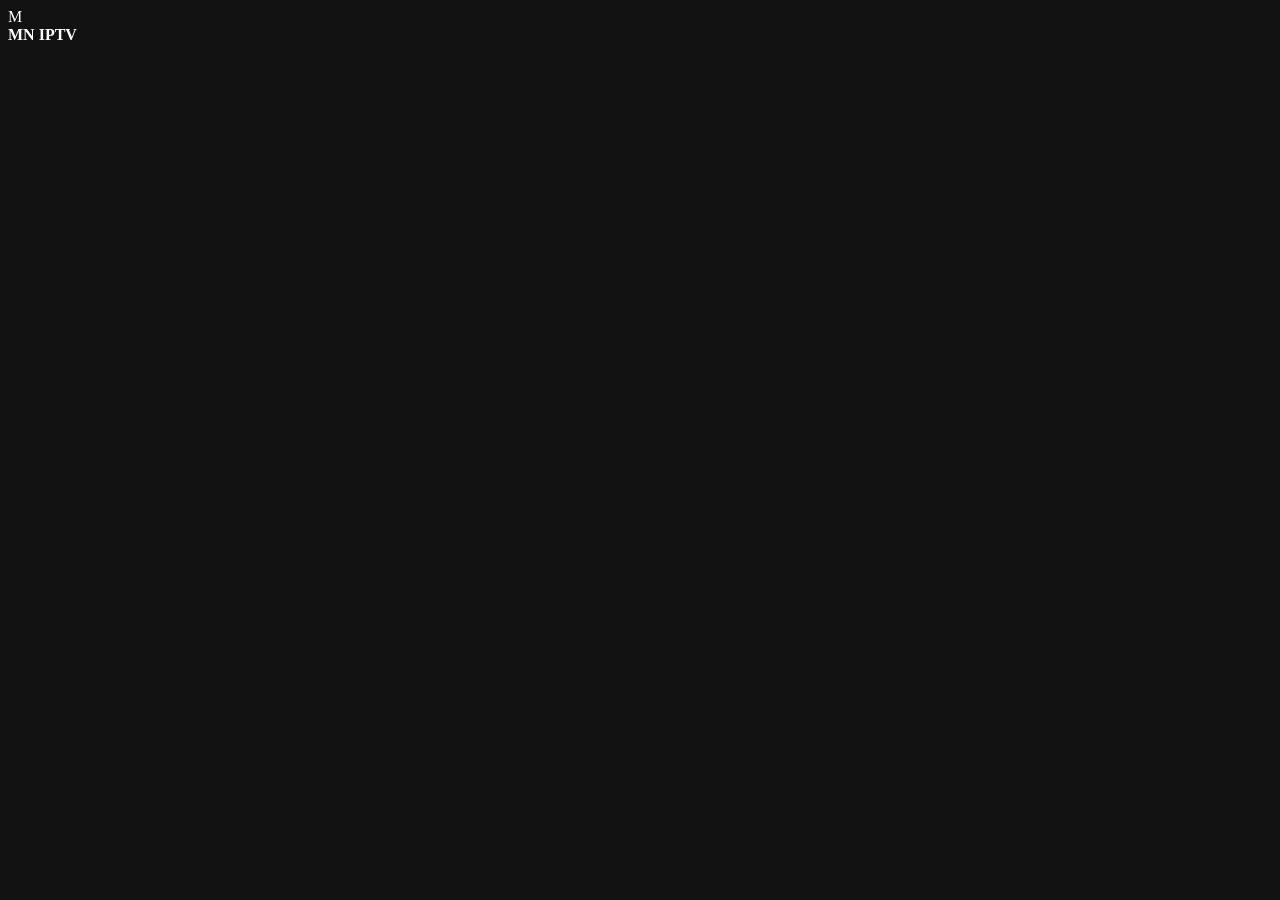
==== index.html @ 9217cf13 "Add files via upload" ====
<!doctype html>
<html lang="tr">
<head>
  <meta charset="utf-8">
  <meta name="viewport" content="width=device-width, initial-scale=1, viewport-fit=cover">
  <meta name="theme-color" content="#05070b">
  <meta name="color-scheme" content="dark">
  <meta name="apple-mobile-web-app-capable" content="yes">
  <meta name="apple-mobile-web-app-status-bar-style" content="black-translucent">
  <meta name="apple-mobile-web-app-title" content="MN IPTV">
  <meta name="description" content="MN IPTV — kişisel IPTV kaynakların için modern web oynatıcı.">
  <title>MN IPTV</title>
  <link rel="icon" href="https://cdn.jsdelivr.net/gh/yusufziyasaygi-oss/mniptv-web@27010066ea9afe8628845bf3b2ee50aaaa8dd833/assets/icons/icon-192.png">
  <link rel="apple-touch-icon" href="https://cdn.jsdelivr.net/gh/yusufziyasaygi-oss/mniptv-web@27010066ea9afe8628845bf3b2ee50aaaa8dd833/assets/icons/icon-192.png">
  <link rel="stylesheet" href="https://cdn.jsdelivr.net/gh/yusufziyasaygi-oss/mniptv-web@27010066ea9afe8628845bf3b2ee50aaaa8dd833/assets/styles-drive.css">
</head>
<body>
  <div id="app" class="app-shell" aria-live="polite">
    <div class="boot-screen">
      <div class="brand-mark" aria-hidden="true"><span>M</span><i></i></div>
      <strong>MN IPTV</strong>
      <div class="boot-spinner"></div>
    </div>
  </div>

  <div id="toastRegion" class="toast-region" aria-live="polite" aria-atomic="true"></div>

  <div id="playerLayer" class="player-layer" hidden>
    <div id="playerBackdrop" class="player-backdrop"></div>
    <section id="player" class="player" aria-label="Video oynatıcı">
      <video id="video" controls playsinline preload="metadata"></video>
      <div id="playerShade" class="player-shade"></div>

      <div id="playerControls" class="player-controls visible">
        <div class="player-topbar">
          <button id="playerClose" class="icon-button glass" type="button" aria-label="Oynatıcıyı kapat">✕</button>
          <div class="player-title-wrap">
            <div id="playerEyebrow" class="eyebrow"></div>
            <div id="playerTitle" class="player-title">MN IPTV</div>
          </div>
          <div class="player-top-actions">
            <button id="audioButton" class="icon-button glass" type="button" aria-label="Ses parçası" title="Ses parçası">♫</button>
            <button id="subtitleButton" class="icon-button glass" type="button" aria-label="Altyazı" title="Altyazı">CC</button>
            <button id="pipButton" class="icon-button glass" type="button" aria-label="Resim içinde resim" title="Resim içinde resim">▣</button>
          </div>
        </div>

        <div class="player-center-controls">
          <button id="prevEpisodeButton" class="round-control episode-control" type="button" aria-label="Önceki bölüm" title="Önceki bölüm">⏮</button>
          <button id="rewindButton" class="round-control secondary" type="button" aria-label="10 saniye geri">−10</button>
          <button id="playPauseButton" class="round-control primary" type="button" aria-label="Oynat veya duraklat">▶</button>
          <button id="forwardButton" class="round-control secondary" type="button" aria-label="10 saniye ileri">+10</button>
          <button id="nextEpisodeButton" class="round-control episode-control" type="button" aria-label="Sonraki bölüm" title="Sonraki bölüm">⏭</button>
        </div>

        <div class="player-bottombar">
          <div class="timeline-row">
            <span id="currentTime" class="time-label">00:00</span>
            <input id="seekBar" class="seek-bar" type="range" min="0" max="1000" value="0" step="1" aria-label="İlerleme">
            <span id="durationTime" class="time-label">00:00</span>
          </div>
          <div class="player-bottom-actions">
            <div id="liveBadge" class="live-badge" hidden><i></i> CANLI</div>
            <div class="volume-wrap">
              <button id="muteButton" class="icon-button bare" type="button" aria-label="Sesi aç veya kapat">🔊</button>
              <input id="volumeBar" class="volume-bar" type="range" min="0" max="1" value="1" step="0.05" aria-label="Ses düzeyi">
            </div>
            <div class="spacer"></div>
            <button id="fullscreenButton" class="fullscreen-button" type="button" aria-label="Tam ekrana geç" title="Tam ekran">
              <span id="fullscreenGlyph" class="fullscreen-glyph" aria-hidden="true">⛶</span>
              <span id="fullscreenLabel" class="fullscreen-label">Tam ekran</span>
            </button>
          </div>
        </div>
      </div>

      <div id="playerLoading" class="player-loading" hidden>
        <div class="boot-spinner"></div><span>Yayın yükleniyor…</span>
      </div>
      <div id="playerError" class="player-error" hidden>
        <strong>Yayın açılamadı</strong>
        <p id="playerErrorText">Bu içerik tarayıcı tarafından oynatılamadı.</p>
        <button id="retryPlayerButton" class="primary-button" type="button">Yeniden dene</button>
      </div>
      <div id="trackMenu" class="track-menu" hidden></div>
      <div id="nextUp" class="next-up" hidden>
        <span>Sıradaki</span><strong id="nextUpTitle"></strong>
        <button id="nextUpButton" class="primary-button compact" type="button">Sonraki Bölüm</button>
      </div>
    </section>
  </div>

  <div id="modalLayer" class="modal-layer" hidden>
    <div id="modalBackdrop" class="modal-backdrop"></div>
    <section id="modal" class="modal-card" role="dialog" aria-modal="true" aria-labelledby="modalTitle"></section>
  </div>

  <div id="contextLayer" class="context-layer" hidden>
    <div id="contextBackdrop" class="context-backdrop"></div>
    <div id="contextMenu" class="context-menu" role="menu"></div>
  </div>

  <script src="https://cdn.jsdelivr.net/npm/hls.js@1.7.3/dist/hls.min.js" defer></script>
  <script src="https://cdn.jsdelivr.net/gh/yusufziyasaygi-oss/mniptv-web@27010066ea9afe8628845bf3b2ee50aaaa8dd833/assets/app-drive.js" defer></script>
  <script src="assets/download-links-drive-current.js?v=20260920-2" defer></script>
</body>
</html>
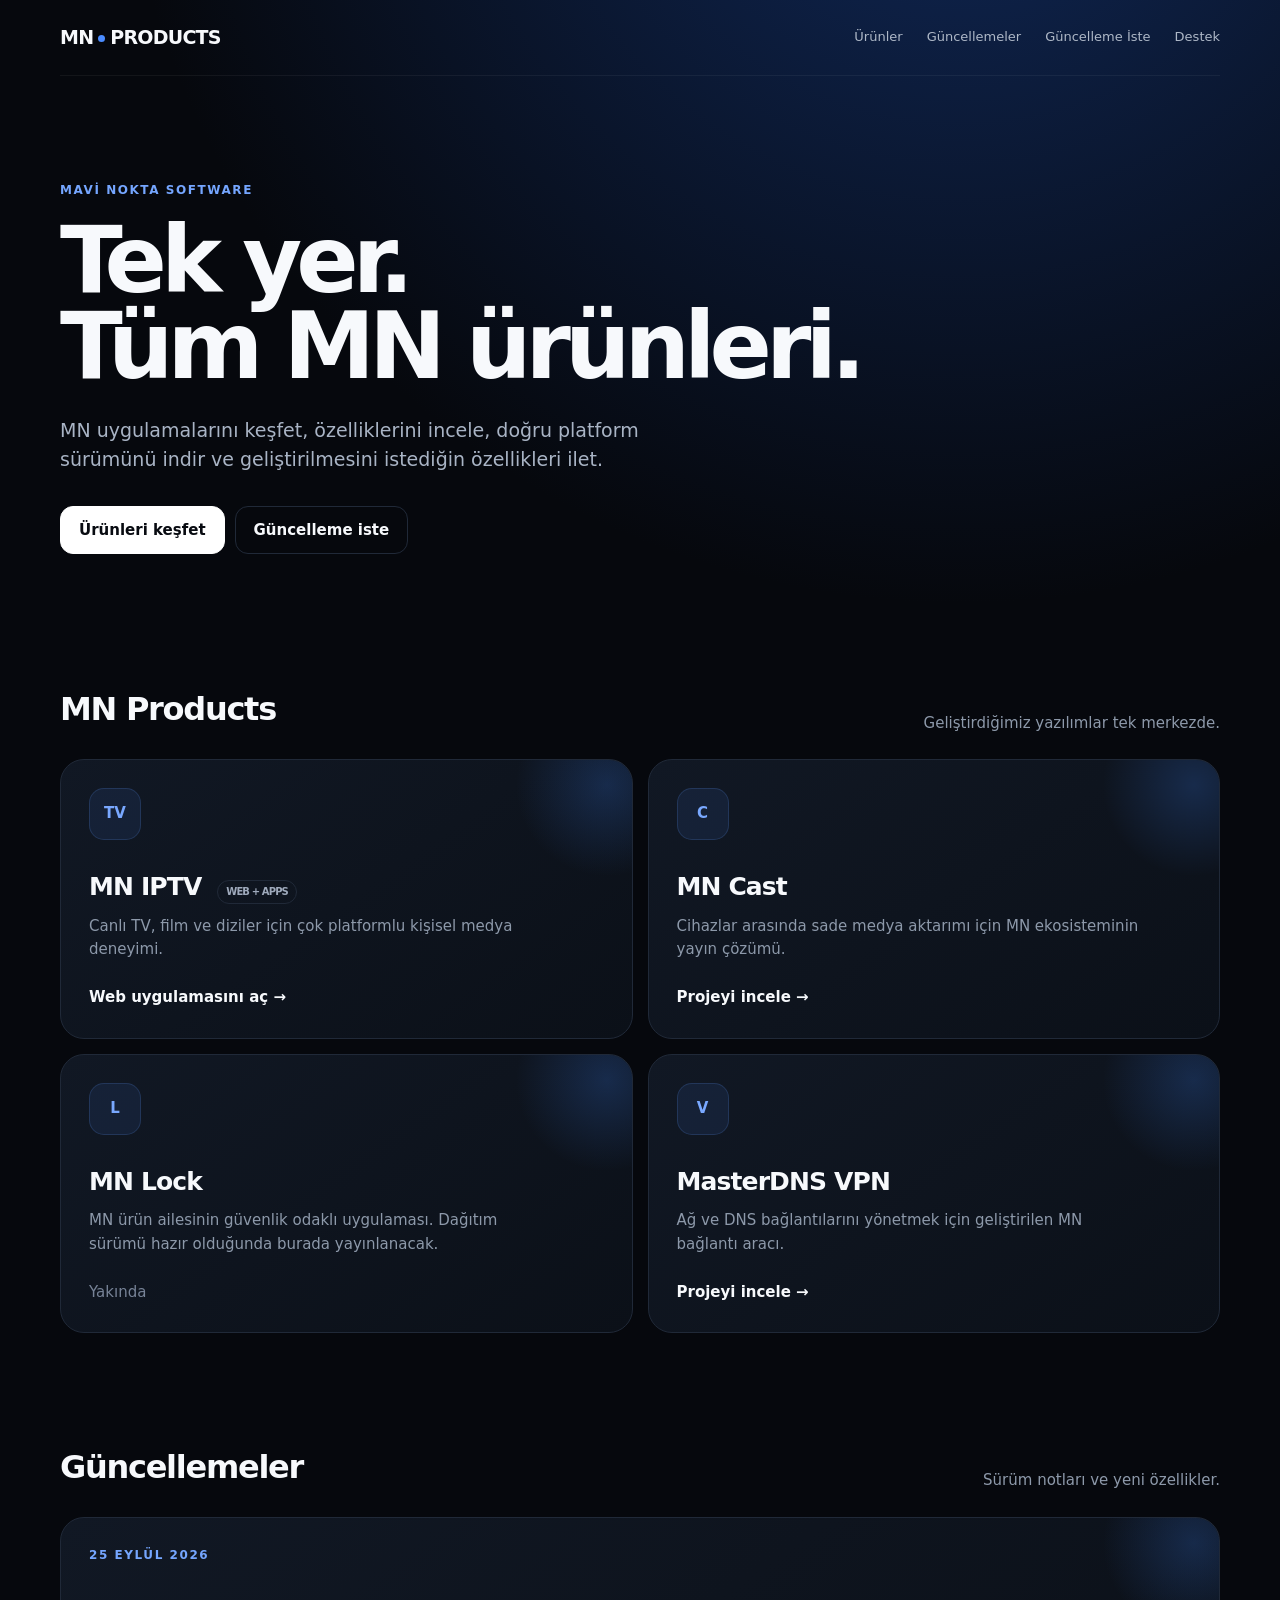
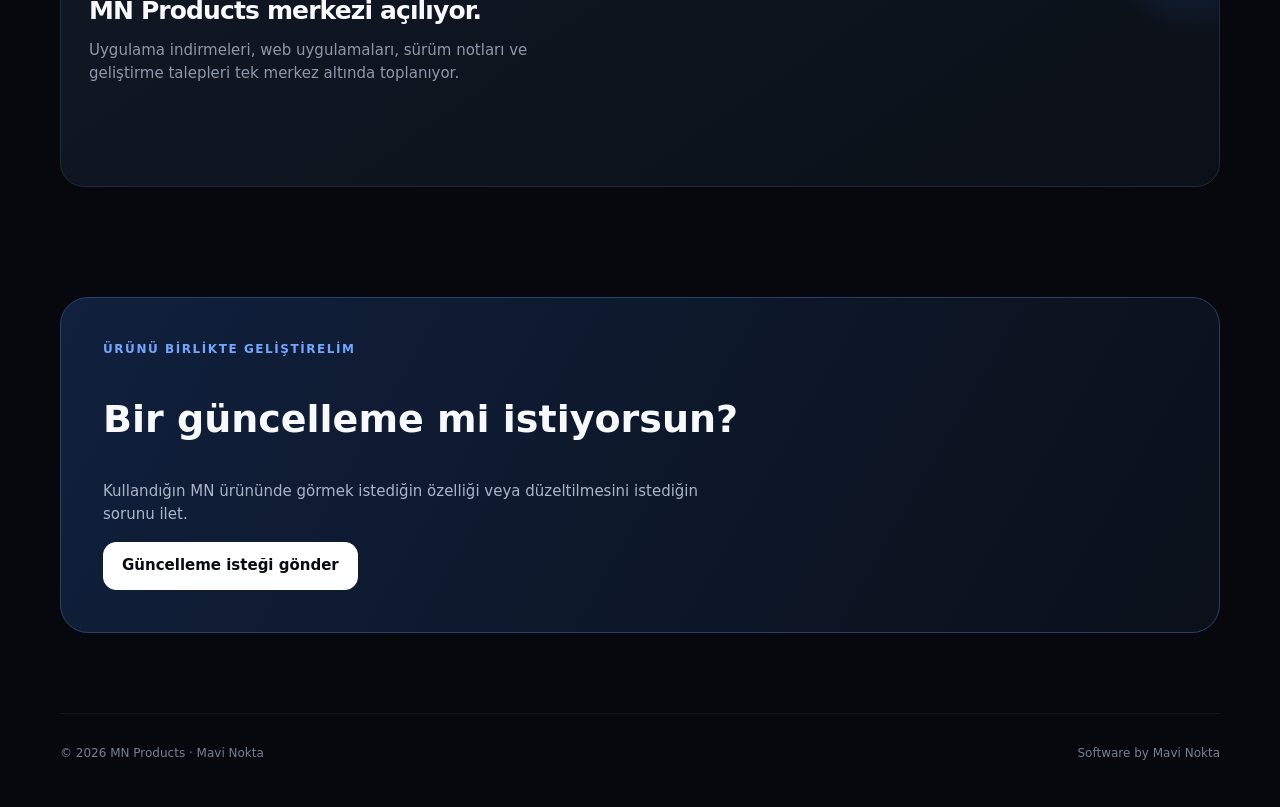
==== commit 740e9eb9: "Make MN Products the mavinokta.pro homepage" ====
--- a/index.html
+++ b/index.html
@@ -1,107 +1 @@
-<!doctype html>
-<html lang="tr">
-<head>
-  <meta charset="utf-8">
-  <meta name="viewport" content="width=device-width, initial-scale=1, viewport-fit=cover">
-  <meta name="theme-color" content="#05070b">
-  <meta name="color-scheme" content="dark">
-  <meta name="apple-mobile-web-app-capable" content="yes">
-  <meta name="apple-mobile-web-app-status-bar-style" content="black-translucent">
-  <meta name="apple-mobile-web-app-title" content="MN IPTV">
-  <meta name="description" content="MN IPTV — kişisel IPTV kaynakların için modern web oynatıcı.">
-  <title>MN IPTV</title>
-  <link rel="icon" href="https://cdn.jsdelivr.net/gh/yusufziyasaygi-oss/mniptv-web@27010066ea9afe8628845bf3b2ee50aaaa8dd833/assets/icons/icon-192.png">
-  <link rel="apple-touch-icon" href="https://cdn.jsdelivr.net/gh/yusufziyasaygi-oss/mniptv-web@27010066ea9afe8628845bf3b2ee50aaaa8dd833/assets/icons/icon-192.png">
-  <link rel="stylesheet" href="https://cdn.jsdelivr.net/gh/yusufziyasaygi-oss/mniptv-web@27010066ea9afe8628845bf3b2ee50aaaa8dd833/assets/styles-drive.css">
-</head>
-<body>
-  <div id="app" class="app-shell" aria-live="polite">
-    <div class="boot-screen">
-      <div class="brand-mark" aria-hidden="true"><span>M</span><i></i></div>
-      <strong>MN IPTV</strong>
-      <div class="boot-spinner"></div>
-    </div>
-  </div>
-
-  <div id="toastRegion" class="toast-region" aria-live="polite" aria-atomic="true"></div>
-
-  <div id="playerLayer" class="player-layer" hidden>
-    <div id="playerBackdrop" class="player-backdrop"></div>
-    <section id="player" class="player" aria-label="Video oynatıcı">
-      <video id="video" controls playsinline preload="metadata"></video>
-      <div id="playerShade" class="player-shade"></div>
-
-      <div id="playerControls" class="player-controls visible">
-        <div class="player-topbar">
-          <button id="playerClose" class="icon-button glass" type="button" aria-label="Oynatıcıyı kapat">✕</button>
-          <div class="player-title-wrap">
-            <div id="playerEyebrow" class="eyebrow"></div>
-            <div id="playerTitle" class="player-title">MN IPTV</div>
-          </div>
-          <div class="player-top-actions">
-            <button id="audioButton" class="icon-button glass" type="button" aria-label="Ses parçası" title="Ses parçası">♫</button>
-            <button id="subtitleButton" class="icon-button glass" type="button" aria-label="Altyazı" title="Altyazı">CC</button>
-            <button id="pipButton" class="icon-button glass" type="button" aria-label="Resim içinde resim" title="Resim içinde resim">▣</button>
-          </div>
-        </div>
-
-        <div class="player-center-controls">
-          <button id="prevEpisodeButton" class="round-control episode-control" type="button" aria-label="Önceki bölüm" title="Önceki bölüm">⏮</button>
-          <button id="rewindButton" class="round-control secondary" type="button" aria-label="10 saniye geri">−10</button>
-          <button id="playPauseButton" class="round-control primary" type="button" aria-label="Oynat veya duraklat">▶</button>
-          <button id="forwardButton" class="round-control secondary" type="button" aria-label="10 saniye ileri">+10</button>
-          <button id="nextEpisodeButton" class="round-control episode-control" type="button" aria-label="Sonraki bölüm" title="Sonraki bölüm">⏭</button>
-        </div>
-
-        <div class="player-bottombar">
-          <div class="timeline-row">
-            <span id="currentTime" class="time-label">00:00</span>
-            <input id="seekBar" class="seek-bar" type="range" min="0" max="1000" value="0" step="1" aria-label="İlerleme">
-            <span id="durationTime" class="time-label">00:00</span>
-          </div>
-          <div class="player-bottom-actions">
-            <div id="liveBadge" class="live-badge" hidden><i></i> CANLI</div>
-            <div class="volume-wrap">
-              <button id="muteButton" class="icon-button bare" type="button" aria-label="Sesi aç veya kapat">🔊</button>
-              <input id="volumeBar" class="volume-bar" type="range" min="0" max="1" value="1" step="0.05" aria-label="Ses düzeyi">
-            </div>
-            <div class="spacer"></div>
-            <button id="fullscreenButton" class="fullscreen-button" type="button" aria-label="Tam ekrana geç" title="Tam ekran">
-              <span id="fullscreenGlyph" class="fullscreen-glyph" aria-hidden="true">⛶</span>
-              <span id="fullscreenLabel" class="fullscreen-label">Tam ekran</span>
-            </button>
-          </div>
-        </div>
-      </div>
-
-      <div id="playerLoading" class="player-loading" hidden>
-        <div class="boot-spinner"></div><span>Yayın yükleniyor…</span>
-      </div>
-      <div id="playerError" class="player-error" hidden>
-        <strong>Yayın açılamadı</strong>
-        <p id="playerErrorText">Bu içerik tarayıcı tarafından oynatılamadı.</p>
-        <button id="retryPlayerButton" class="primary-button" type="button">Yeniden dene</button>
-      </div>
-      <div id="trackMenu" class="track-menu" hidden></div>
-      <div id="nextUp" class="next-up" hidden>
-        <span>Sıradaki</span><strong id="nextUpTitle"></strong>
-        <button id="nextUpButton" class="primary-button compact" type="button">Sonraki Bölüm</button>
-      </div>
-    </section>
-  </div>
-
-  <div id="modalLayer" class="modal-layer" hidden>
-    <div id="modalBackdrop" class="modal-backdrop"></div>
-    <section id="modal" class="modal-card" role="dialog" aria-modal="true" aria-labelledby="modalTitle"></section>
-  </div>
-
-  <div id="contextLayer" class="context-layer" hidden>
-    <div id="contextBackdrop" class="context-backdrop"></div>
-    <div id="contextMenu" class="context-menu" role="menu"></div>
-  </div>
-
-  <script src="https://cdn.jsdelivr.net/npm/hls.js@1.7.3/dist/hls.min.js" defer></script>
-  <script src="https://cdn.jsdelivr.net/gh/yusufziyasaygi-oss/mniptv-web@27010066ea9afe8628845bf3b2ee50aaaa8dd833/assets/app-drive.js" defer></script>
-  <script src="assets/download-links-drive-current.js?v=20260920-2" defer></script>
-</body>
-</html>
+<!doctype html><html lang="tr"><head><meta charset="utf-8"><meta name="viewport" content="width=device-width,initial-scale=1"><meta name="theme-color" content="#06080d"><title>MN Products</title><meta name="description" content="MN Products — uygulamalar, indirmeler, güncellemeler ve destek."><style>:root{--bg:#06080d;--line:#202938;--muted:#8d99aa;--blue:#4b8cff;--white:#f7f9fc}*{box-sizing:border-box}html{scroll-behavior:smooth}body{margin:0;background:radial-gradient(circle at 75% -10%,#10295a 0,transparent 30%),var(--bg);color:var(--white);font:15px/1.55 Inter,system-ui,-apple-system,sans-serif}a{color:inherit}.wrap{width:min(1160px,calc(100% - 40px));margin:auto}nav{height:76px;display:flex;align-items:center;justify-content:space-between;border-bottom:1px solid #ffffff0d}.brand{font-size:19px;font-weight:800;letter-spacing:-.04em;text-decoration:none}.brand i{display:inline-block;width:7px;height:7px;border-radius:50%;background:var(--blue);margin:0 5px 2px}.links{display:flex;gap:24px;color:#aeb8c7;font-size:13px}.links a{text-decoration:none}.hero{padding:105px 0 76px;max-width:830px}.eyebrow{color:#75a6ff;font-weight:700;font-size:12px;letter-spacing:.13em;text-transform:uppercase}.hero h1{font-size:clamp(50px,8vw,92px);line-height:.94;letter-spacing:-.065em;margin:18px 0 25px}.hero p{font-size:19px;color:#a9b4c5;max-width:670px}.cta{display:flex;gap:10px;margin-top:32px}.btn{display:inline-flex;align-items:center;justify-content:center;min-height:48px;padding:0 18px;border-radius:13px;border:1px solid var(--line);text-decoration:none;font-weight:700}.btn.primary{background:#fff;color:#080b11;border-color:#fff}.section{padding:55px 0}.section-head{display:flex;justify-content:space-between;align-items:end;margin-bottom:24px}.section h2{font-size:32px;letter-spacing:-.04em;margin:0}.section-head p{margin:0;color:var(--muted)}.grid{display:grid;grid-template-columns:repeat(2,1fr);gap:15px}.product{position:relative;min-height:270px;padding:28px;border:1px solid var(--line);border-radius:24px;background:linear-gradient(145deg,#111824,#0b1018);overflow:hidden}.product:after{content:"";position:absolute;width:190px;height:190px;right:-70px;top:-70px;background:radial-gradient(circle,#397be93a,transparent 68%)}.icon{width:52px;height:52px;border-radius:15px;background:#4b8cff18;border:1px solid #5b91ef30;display:grid;place-items:center;font-weight:900;color:#79a8ff}.product h3{font-size:25px;letter-spacing:-.035em;margin:28px 0 8px}.product p{color:var(--muted);max-width:470px;margin:0 0 25px}.product a{font-weight:750;text-decoration:none}.tag{display:inline-flex;margin-left:8px;padding:3px 8px;border:1px solid var(--line);border-radius:99px;font-size:10px;color:#9faabc}.request{margin:55px 0 80px;padding:42px;border-radius:28px;border:1px solid #29416a;background:linear-gradient(120deg,#10203d,#0b1019)}.request h2{font-size:38px}.request p{color:#aab6c8;max-width:650px}footer{border-top:1px solid #ffffff0d;padding:30px 0 45px;color:#748093;font-size:12px}.foot{display:flex;justify-content:space-between}@media(max-width:700px){.wrap{width:min(100% - 26px,1160px)}.links{display:none}.hero{padding:70px 0 48px}.hero p{font-size:16px}.grid{grid-template-columns:1fr}.section-head{display:block}.section-head p{margin-top:6px}.product{min-height:240px}.request{padding:28px}.request h2{font-size:30px}.foot{display:block}}</style></head><body><div class="wrap"><nav><a class="brand" href="/">MN<i></i>PRODUCTS</a><div class="links"><a href="#products">Ürünler</a><a href="#updates">Güncellemeler</a><a href="#request">Güncelleme İste</a><a href="#support">Destek</a></div></nav><header class="hero"><div class="eyebrow">Mavi Nokta Software</div><h1>Tek yer.<br>Tüm MN ürünleri.</h1><p>MN uygulamalarını keşfet, özelliklerini incele, doğru platform sürümünü indir ve geliştirilmesini istediğin özellikleri ilet.</p><div class="cta"><a class="btn primary" href="#products">Ürünleri keşfet</a><a class="btn" href="#request">Güncelleme iste</a></div></header><section class="section" id="products"><div class="section-head"><h2>MN Products</h2><p>Geliştirdiğimiz yazılımlar tek merkezde.</p></div><div class="grid"><article class="product"><div class="icon">TV</div><h3>MN IPTV <span class="tag">WEB + APPS</span></h3><p>Canlı TV, film ve diziler için çok platformlu kişisel medya deneyimi.</p><a href="/iptv/">Web uygulamasını aç →</a></article><article class="product"><div class="icon">C</div><h3>MN Cast</h3><p>Cihazlar arasında sade medya aktarımı için MN ekosisteminin yayın çözümü.</p><a href="https://github.com/yusufziyasaygi-oss/MN-Cast">Projeyi incele →</a></article><article class="product"><div class="icon">L</div><h3>MN Lock</h3><p>MN ürün ailesinin güvenlik odaklı uygulaması. Dağıtım sürümü hazır olduğunda burada yayınlanacak.</p><span style="color:#778397">Yakında</span></article><article class="product"><div class="icon">V</div><h3>MasterDNS VPN</h3><p>Ağ ve DNS bağlantılarını yönetmek için geliştirilen MN bağlantı aracı.</p><a href="https://github.com/yusufziyasaygi-oss/MasterDnsVPN">Projeyi incele →</a></article></div></section><section class="section" id="updates"><div class="section-head"><h2>Güncellemeler</h2><p>Sürüm notları ve yeni özellikler.</p></div><div class="product"><div class="eyebrow">25 Eylül 2026</div><h3>MN Products merkezi açılıyor.</h3><p>Uygulama indirmeleri, web uygulamaları, sürüm notları ve geliştirme talepleri tek merkez altında toplanıyor.</p></div></section><section class="request" id="request"><div class="eyebrow">Ürünü birlikte geliştirelim</div><h2>Bir güncelleme mi istiyorsun?</h2><p>Kullandığın MN ürününde görmek istediğin özelliği veya düzeltilmesini istediğin sorunu ilet.</p><a class="btn primary" href="https://github.com/yusufziyasaygi-oss/mniptv-web/issues/new?title=MN%20Products%20G%C3%BCncelleme%20%C4%B0ste%C4%9Fi">Güncelleme isteği gönder</a></section><footer id="support"><div class="foot"><span>© 2026 MN Products · Mavi Nokta</span><span>Software by Mavi Nokta</span></div></footer></div></body></html>
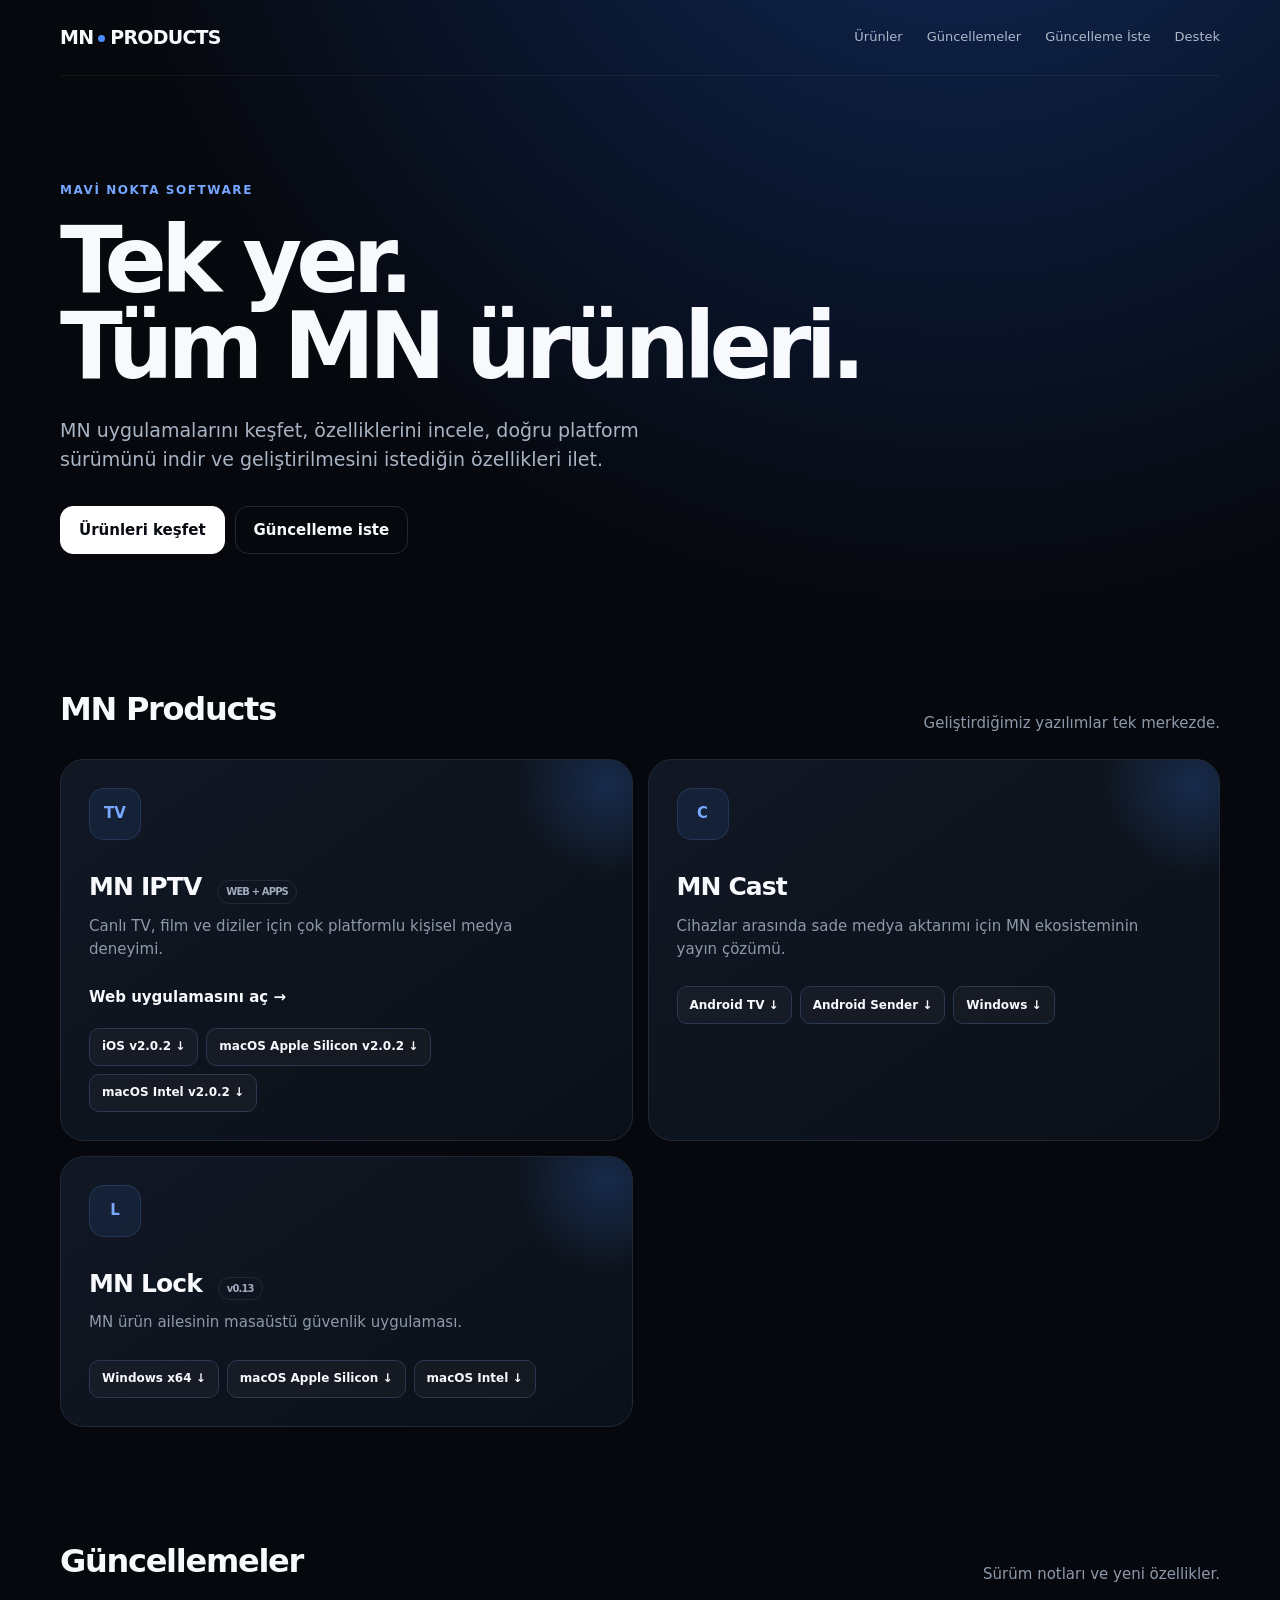
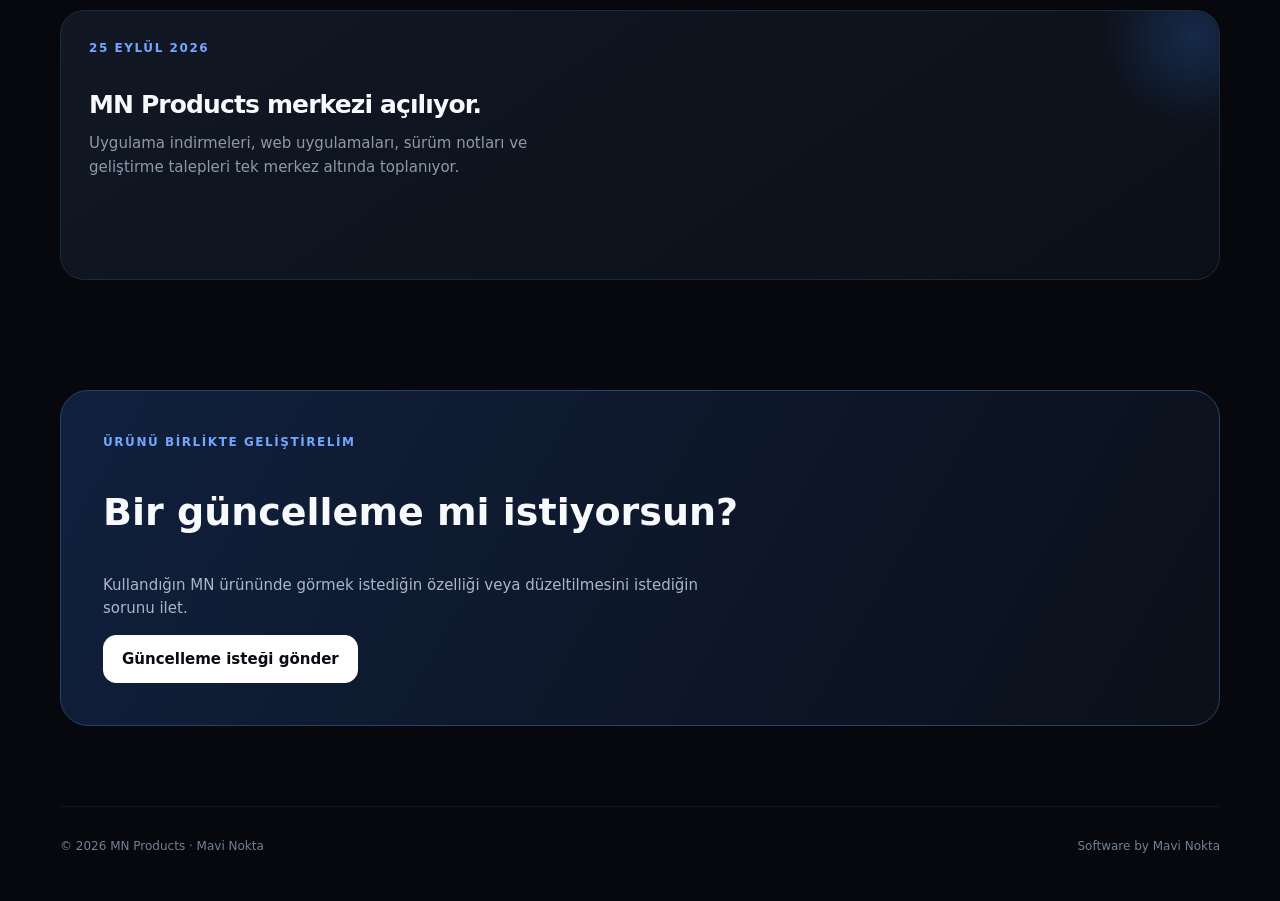
==== commit 2521038d: "Publish verified app downloads and remove MasterDNS" ====
--- a/index.html
+++ b/index.html
@@ -1 +1 @@
-<!doctype html><html lang="tr"><head><meta charset="utf-8"><meta name="viewport" content="width=device-width,initial-scale=1"><meta name="theme-color" content="#06080d"><title>MN Products</title><meta name="description" content="MN Products — uygulamalar, indirmeler, güncellemeler ve destek."><style>:root{--bg:#06080d;--line:#202938;--muted:#8d99aa;--blue:#4b8cff;--white:#f7f9fc}*{box-sizing:border-box}html{scroll-behavior:smooth}body{margin:0;background:radial-gradient(circle at 75% -10%,#10295a 0,transparent 30%),var(--bg);color:var(--white);font:15px/1.55 Inter,system-ui,-apple-system,sans-serif}a{color:inherit}.wrap{width:min(1160px,calc(100% - 40px));margin:auto}nav{height:76px;display:flex;align-items:center;justify-content:space-between;border-bottom:1px solid #ffffff0d}.brand{font-size:19px;font-weight:800;letter-spacing:-.04em;text-decoration:none}.brand i{display:inline-block;width:7px;height:7px;border-radius:50%;background:var(--blue);margin:0 5px 2px}.links{display:flex;gap:24px;color:#aeb8c7;font-size:13px}.links a{text-decoration:none}.hero{padding:105px 0 76px;max-width:830px}.eyebrow{color:#75a6ff;font-weight:700;font-size:12px;letter-spacing:.13em;text-transform:uppercase}.hero h1{font-size:clamp(50px,8vw,92px);line-height:.94;letter-spacing:-.065em;margin:18px 0 25px}.hero p{font-size:19px;color:#a9b4c5;max-width:670px}.cta{display:flex;gap:10px;margin-top:32px}.btn{display:inline-flex;align-items:center;justify-content:center;min-height:48px;padding:0 18px;border-radius:13px;border:1px solid var(--line);text-decoration:none;font-weight:700}.btn.primary{background:#fff;color:#080b11;border-color:#fff}.section{padding:55px 0}.section-head{display:flex;justify-content:space-between;align-items:end;margin-bottom:24px}.section h2{font-size:32px;letter-spacing:-.04em;margin:0}.section-head p{margin:0;color:var(--muted)}.grid{display:grid;grid-template-columns:repeat(2,1fr);gap:15px}.product{position:relative;min-height:270px;padding:28px;border:1px solid var(--line);border-radius:24px;background:linear-gradient(145deg,#111824,#0b1018);overflow:hidden}.product:after{content:"";position:absolute;width:190px;height:190px;right:-70px;top:-70px;background:radial-gradient(circle,#397be93a,transparent 68%)}.icon{width:52px;height:52px;border-radius:15px;background:#4b8cff18;border:1px solid #5b91ef30;display:grid;place-items:center;font-weight:900;color:#79a8ff}.product h3{font-size:25px;letter-spacing:-.035em;margin:28px 0 8px}.product p{color:var(--muted);max-width:470px;margin:0 0 25px}.product a{font-weight:750;text-decoration:none}.tag{display:inline-flex;margin-left:8px;padding:3px 8px;border:1px solid var(--line);border-radius:99px;font-size:10px;color:#9faabc}.request{margin:55px 0 80px;padding:42px;border-radius:28px;border:1px solid #29416a;background:linear-gradient(120deg,#10203d,#0b1019)}.request h2{font-size:38px}.request p{color:#aab6c8;max-width:650px}footer{border-top:1px solid #ffffff0d;padding:30px 0 45px;color:#748093;font-size:12px}.foot{display:flex;justify-content:space-between}@media(max-width:700px){.wrap{width:min(100% - 26px,1160px)}.links{display:none}.hero{padding:70px 0 48px}.hero p{font-size:16px}.grid{grid-template-columns:1fr}.section-head{display:block}.section-head p{margin-top:6px}.product{min-height:240px}.request{padding:28px}.request h2{font-size:30px}.foot{display:block}}</style></head><body><div class="wrap"><nav><a class="brand" href="/">MN<i></i>PRODUCTS</a><div class="links"><a href="#products">Ürünler</a><a href="#updates">Güncellemeler</a><a href="#request">Güncelleme İste</a><a href="#support">Destek</a></div></nav><header class="hero"><div class="eyebrow">Mavi Nokta Software</div><h1>Tek yer.<br>Tüm MN ürünleri.</h1><p>MN uygulamalarını keşfet, özelliklerini incele, doğru platform sürümünü indir ve geliştirilmesini istediğin özellikleri ilet.</p><div class="cta"><a class="btn primary" href="#products">Ürünleri keşfet</a><a class="btn" href="#request">Güncelleme iste</a></div></header><section class="section" id="products"><div class="section-head"><h2>MN Products</h2><p>Geliştirdiğimiz yazılımlar tek merkezde.</p></div><div class="grid"><article class="product"><div class="icon">TV</div><h3>MN IPTV <span class="tag">WEB + APPS</span></h3><p>Canlı TV, film ve diziler için çok platformlu kişisel medya deneyimi.</p><a href="/iptv/">Web uygulamasını aç →</a></article><article class="product"><div class="icon">C</div><h3>MN Cast</h3><p>Cihazlar arasında sade medya aktarımı için MN ekosisteminin yayın çözümü.</p><a href="https://github.com/yusufziyasaygi-oss/MN-Cast">Projeyi incele →</a></article><article class="product"><div class="icon">L</div><h3>MN Lock</h3><p>MN ürün ailesinin güvenlik odaklı uygulaması. Dağıtım sürümü hazır olduğunda burada yayınlanacak.</p><span style="color:#778397">Yakında</span></article><article class="product"><div class="icon">V</div><h3>MasterDNS VPN</h3><p>Ağ ve DNS bağlantılarını yönetmek için geliştirilen MN bağlantı aracı.</p><a href="https://github.com/yusufziyasaygi-oss/MasterDnsVPN">Projeyi incele →</a></article></div></section><section class="section" id="updates"><div class="section-head"><h2>Güncellemeler</h2><p>Sürüm notları ve yeni özellikler.</p></div><div class="product"><div class="eyebrow">25 Eylül 2026</div><h3>MN Products merkezi açılıyor.</h3><p>Uygulama indirmeleri, web uygulamaları, sürüm notları ve geliştirme talepleri tek merkez altında toplanıyor.</p></div></section><section class="request" id="request"><div class="eyebrow">Ürünü birlikte geliştirelim</div><h2>Bir güncelleme mi istiyorsun?</h2><p>Kullandığın MN ürününde görmek istediğin özelliği veya düzeltilmesini istediğin sorunu ilet.</p><a class="btn primary" href="https://github.com/yusufziyasaygi-oss/mniptv-web/issues/new?title=MN%20Products%20G%C3%BCncelleme%20%C4%B0ste%C4%9Fi">Güncelleme isteği gönder</a></section><footer id="support"><div class="foot"><span>© 2026 MN Products · Mavi Nokta</span><span>Software by Mavi Nokta</span></div></footer></div></body></html>+<!doctype html><html lang="tr"><head><meta charset="utf-8"><meta name="viewport" content="width=device-width,initial-scale=1"><meta name="theme-color" content="#06080d"><title>MN Products</title><meta name="description" content="MN Products — uygulamalar, indirmeler, güncellemeler ve destek."><style>:root{--bg:#06080d;--line:#202938;--muted:#8d99aa;--blue:#4b8cff;--white:#f7f9fc}*{box-sizing:border-box}html{scroll-behavior:smooth}body{margin:0;background:radial-gradient(circle at 75% -10%,#10295a 0,transparent 30%),var(--bg);color:var(--white);font:15px/1.55 Inter,system-ui,-apple-system,sans-serif}a{color:inherit}.wrap{width:min(1160px,calc(100% - 40px));margin:auto}nav{height:76px;display:flex;align-items:center;justify-content:space-between;border-bottom:1px solid #ffffff0d}.brand{font-size:19px;font-weight:800;letter-spacing:-.04em;text-decoration:none}.brand i{display:inline-block;width:7px;height:7px;border-radius:50%;background:var(--blue);margin:0 5px 2px}.links{display:flex;gap:24px;color:#aeb8c7;font-size:13px}.links a{text-decoration:none}.hero{padding:105px 0 76px;max-width:830px}.eyebrow{color:#75a6ff;font-weight:700;font-size:12px;letter-spacing:.13em;text-transform:uppercase}.hero h1{font-size:clamp(50px,8vw,92px);line-height:.94;letter-spacing:-.065em;margin:18px 0 25px}.hero p{font-size:19px;color:#a9b4c5;max-width:670px}.cta{display:flex;gap:10px;margin-top:32px}.btn{display:inline-flex;align-items:center;justify-content:center;min-height:48px;padding:0 18px;border-radius:13px;border:1px solid var(--line);text-decoration:none;font-weight:700}.btn.primary{background:#fff;color:#080b11;border-color:#fff}.section{padding:55px 0}.section-head{display:flex;justify-content:space-between;align-items:end;margin-bottom:24px}.section h2{font-size:32px;letter-spacing:-.04em;margin:0}.section-head p{margin:0;color:var(--muted)}.grid{display:grid;grid-template-columns:repeat(2,1fr);gap:15px}.product{position:relative;min-height:270px;padding:28px;border:1px solid var(--line);border-radius:24px;background:linear-gradient(145deg,#111824,#0b1018);overflow:hidden}.product:after{content:"";position:absolute;width:190px;height:190px;right:-70px;top:-70px;background:radial-gradient(circle,#397be93a,transparent 68%)}.icon{width:52px;height:52px;border-radius:15px;background:#4b8cff18;border:1px solid #5b91ef30;display:grid;place-items:center;font-weight:900;color:#79a8ff}.product h3{font-size:25px;letter-spacing:-.035em;margin:28px 0 8px}.product p{color:var(--muted);max-width:470px;margin:0 0 25px}.product a{font-weight:750;text-decoration:none}.downloads{display:flex;flex-wrap:wrap;gap:8px;margin-top:18px}.downloads a{display:inline-flex;align-items:center;min-height:38px;padding:0 12px;border:1px solid #2a3850;border-radius:10px;background:#ffffff08;font-size:12px}.downloads a:hover{background:#4b8cff18;border-color:#4b8cff66}.tag{display:inline-flex;margin-left:8px;padding:3px 8px;border:1px solid var(--line);border-radius:99px;font-size:10px;color:#9faabc}.request{margin:55px 0 80px;padding:42px;border-radius:28px;border:1px solid #29416a;background:linear-gradient(120deg,#10203d,#0b1019)}.request h2{font-size:38px}.request p{color:#aab6c8;max-width:650px}footer{border-top:1px solid #ffffff0d;padding:30px 0 45px;color:#748093;font-size:12px}.foot{display:flex;justify-content:space-between}@media(max-width:700px){.wrap{width:min(100% - 26px,1160px)}.links{display:none}.hero{padding:70px 0 48px}.hero p{font-size:16px}.grid{grid-template-columns:1fr}.section-head{display:block}.section-head p{margin-top:6px}.product{min-height:240px}.request{padding:28px}.request h2{font-size:30px}.foot{display:block}}</style></head><body><div class="wrap"><nav><a class="brand" href="/">MN<i></i>PRODUCTS</a><div class="links"><a href="#products">Ürünler</a><a href="#updates">Güncellemeler</a><a href="#request">Güncelleme İste</a><a href="#support">Destek</a></div></nav><header class="hero"><div class="eyebrow">Mavi Nokta Software</div><h1>Tek yer.<br>Tüm MN ürünleri.</h1><p>MN uygulamalarını keşfet, özelliklerini incele, doğru platform sürümünü indir ve geliştirilmesini istediğin özellikleri ilet.</p><div class="cta"><a class="btn primary" href="#products">Ürünleri keşfet</a><a class="btn" href="#request">Güncelleme iste</a></div></header><section class="section" id="products"><div class="section-head"><h2>MN Products</h2><p>Geliştirdiğimiz yazılımlar tek merkezde.</p></div><div class="grid"><article class="product"><div class="icon">TV</div><h3>MN IPTV <span class="tag">WEB + APPS</span></h3><p>Canlı TV, film ve diziler için çok platformlu kişisel medya deneyimi.</p><a href="/iptv/">Web uygulamasını aç →</a><div class="downloads"><a href="https://drive.google.com/uc?export=download&id=1tm7_gk5LPLZwZuenKI5EqWggHaH7teOw">iOS v2.0.2 ↓</a><a href="https://drive.google.com/uc?export=download&id=1MlCR9Ju1HRIBDz193xdgGDbAl0fZGG-f">macOS Apple Silicon v2.0.2 ↓</a><a href="https://drive.google.com/uc?export=download&id=1WVKZcEqfBaOuFuGnmcOpGPx1DNQ_72cp">macOS Intel v2.0.2 ↓</a></div></article><article class="product"><div class="icon">C</div><h3>MN Cast</h3><p>Cihazlar arasında sade medya aktarımı için MN ekosisteminin yayın çözümü.</p><div class="downloads"><a href="https://drive.google.com/uc?export=download&id=1SyS7rpRiHpsGsx7QkFLHgPo9IW5PQADx">Android TV ↓</a><a href="https://drive.google.com/uc?export=download&id=1YTfSsqsJo0dEs9NgAudYqGzwQ9QFQUxR">Android Sender ↓</a><a href="https://drive.google.com/uc?export=download&id=1BV6Wr25Cq8W2CHD063EA7HAp-1SsjjeZ">Windows ↓</a></div></article><article class="product"><div class="icon">L</div><h3>MN Lock <span class="tag">v0.13</span></h3><p>MN ürün ailesinin masaüstü güvenlik uygulaması.</p><div class="downloads"><a href="https://drive.google.com/uc?export=download&id=1YKBLyZvxc4RhQT34hgSEeig3qENzZ55s">Windows x64 ↓</a><a href="https://drive.google.com/uc?export=download&id=1gs6o_TJ827HqwaQGSLQC3BSwvXlPRzWC">macOS Apple Silicon ↓</a><a href="https://drive.google.com/uc?export=download&id=1h4r_BEcyWKR51UI91SnkHP7J1RxQs-Gs">macOS Intel ↓</a></div></article></div></section><section class="section" id="updates"><div class="section-head"><h2>Güncellemeler</h2><p>Sürüm notları ve yeni özellikler.</p></div><div class="product"><div class="eyebrow">25 Eylül 2026</div><h3>MN Products merkezi açılıyor.</h3><p>Uygulama indirmeleri, web uygulamaları, sürüm notları ve geliştirme talepleri tek merkez altında toplanıyor.</p></div></section><section class="request" id="request"><div class="eyebrow">Ürünü birlikte geliştirelim</div><h2>Bir güncelleme mi istiyorsun?</h2><p>Kullandığın MN ürününde görmek istediğin özelliği veya düzeltilmesini istediğin sorunu ilet.</p><a class="btn primary" href="https://github.com/yusufziyasaygi-oss/mniptv-web/issues/new?title=MN%20Products%20G%C3%BCncelleme%20%C4%B0ste%C4%9Fi">Güncelleme isteği gönder</a></section><footer id="support"><div class="foot"><span>© 2026 MN Products · Mavi Nokta</span><span>Software by Mavi Nokta</span></div></footer></div></body></html>
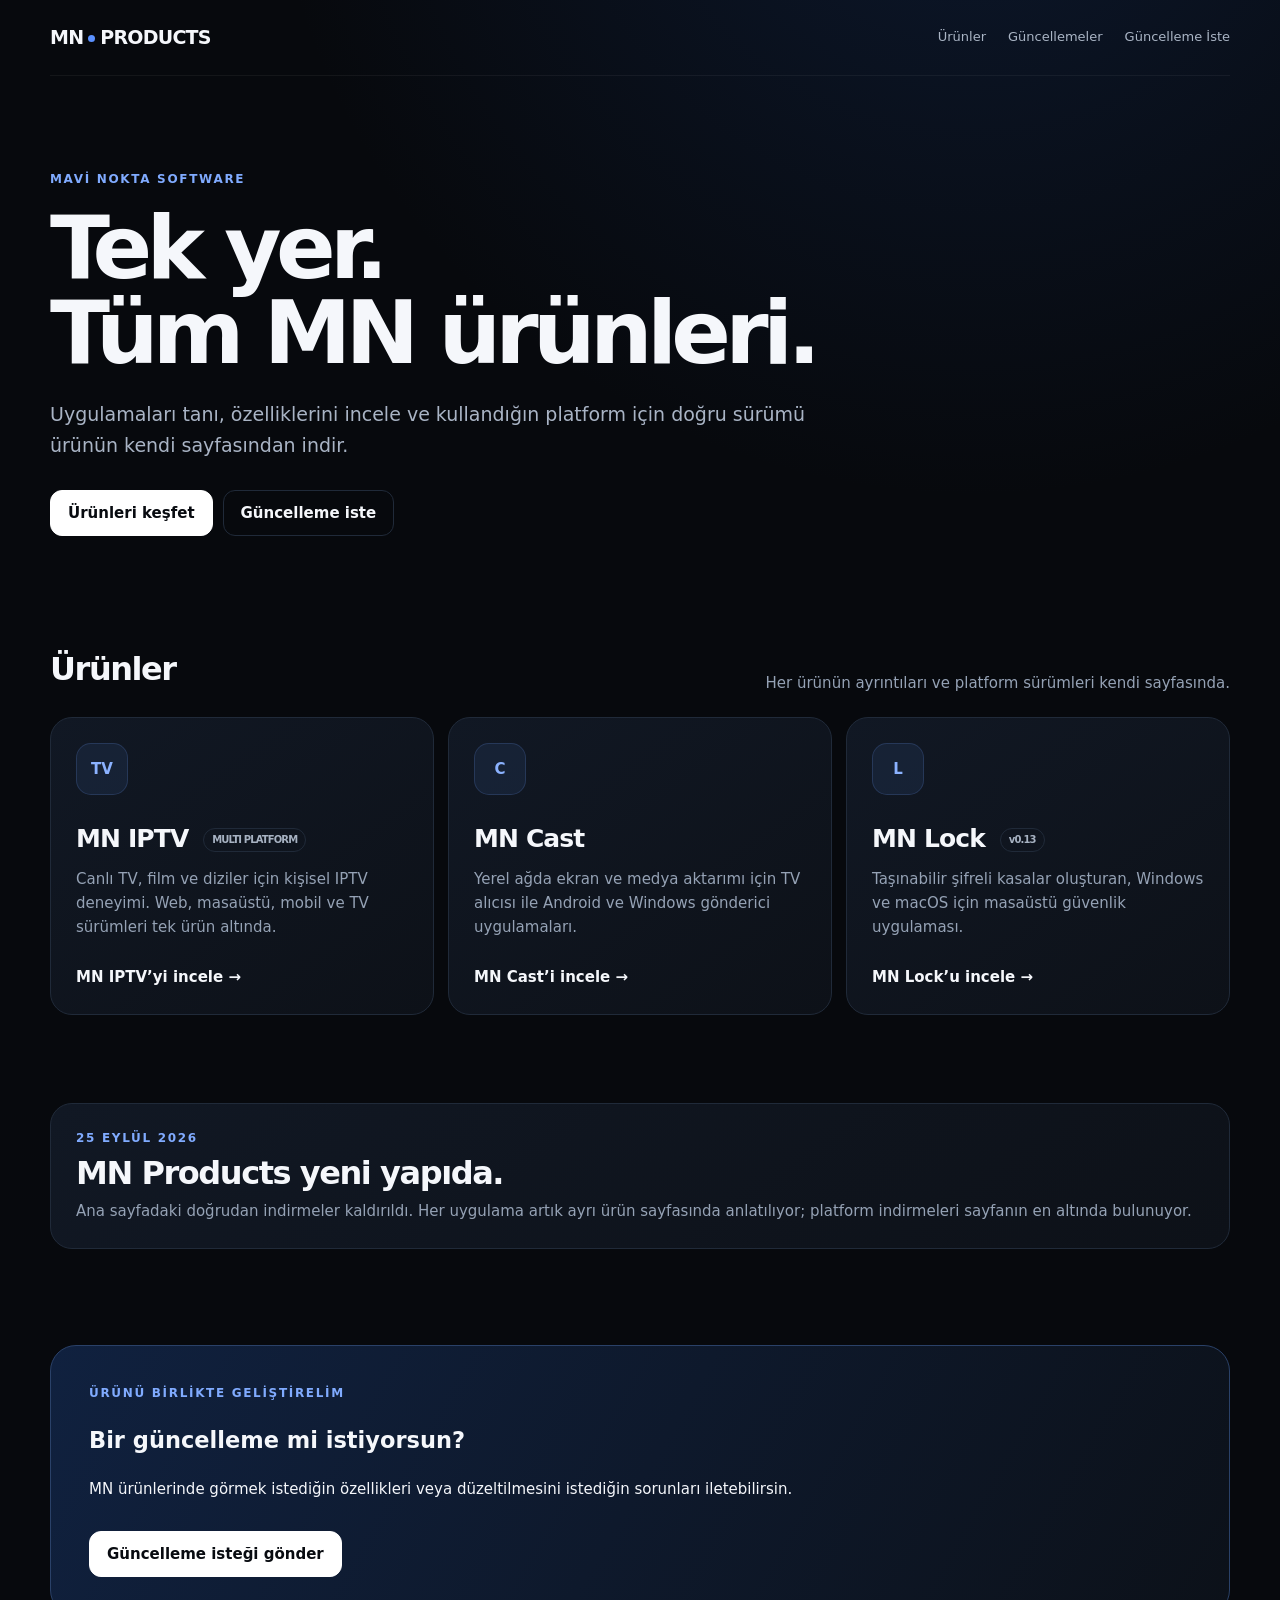
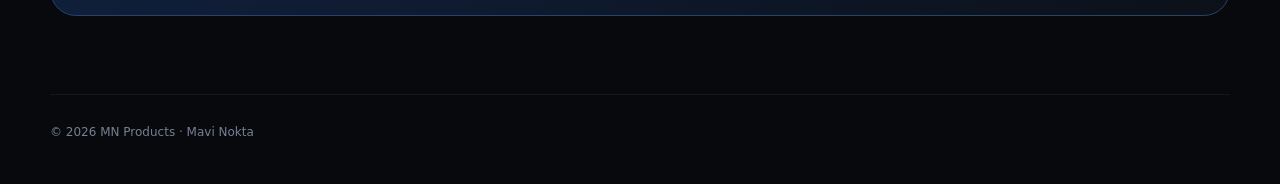
==== commit a0998da8: "Create dedicated MN Products pages" ====
--- a/index.html
+++ b/index.html
@@ -1 +1 @@
-<!doctype html><html lang="tr"><head><meta charset="utf-8"><meta name="viewport" content="width=device-width,initial-scale=1"><meta name="theme-color" content="#06080d"><title>MN Products</title><meta name="description" content="MN Products — uygulamalar, indirmeler, güncellemeler ve destek."><style>:root{--bg:#06080d;--line:#202938;--muted:#8d99aa;--blue:#4b8cff;--white:#f7f9fc}*{box-sizing:border-box}html{scroll-behavior:smooth}body{margin:0;background:radial-gradient(circle at 75% -10%,#10295a 0,transparent 30%),var(--bg);color:var(--white);font:15px/1.55 Inter,system-ui,-apple-system,sans-serif}a{color:inherit}.wrap{width:min(1160px,calc(100% - 40px));margin:auto}nav{height:76px;display:flex;align-items:center;justify-content:space-between;border-bottom:1px solid #ffffff0d}.brand{font-size:19px;font-weight:800;letter-spacing:-.04em;text-decoration:none}.brand i{display:inline-block;width:7px;height:7px;border-radius:50%;background:var(--blue);margin:0 5px 2px}.links{display:flex;gap:24px;color:#aeb8c7;font-size:13px}.links a{text-decoration:none}.hero{padding:105px 0 76px;max-width:830px}.eyebrow{color:#75a6ff;font-weight:700;font-size:12px;letter-spacing:.13em;text-transform:uppercase}.hero h1{font-size:clamp(50px,8vw,92px);line-height:.94;letter-spacing:-.065em;margin:18px 0 25px}.hero p{font-size:19px;color:#a9b4c5;max-width:670px}.cta{display:flex;gap:10px;margin-top:32px}.btn{display:inline-flex;align-items:center;justify-content:center;min-height:48px;padding:0 18px;border-radius:13px;border:1px solid var(--line);text-decoration:none;font-weight:700}.btn.primary{background:#fff;color:#080b11;border-color:#fff}.section{padding:55px 0}.section-head{display:flex;justify-content:space-between;align-items:end;margin-bottom:24px}.section h2{font-size:32px;letter-spacing:-.04em;margin:0}.section-head p{margin:0;color:var(--muted)}.grid{display:grid;grid-template-columns:repeat(2,1fr);gap:15px}.product{position:relative;min-height:270px;padding:28px;border:1px solid var(--line);border-radius:24px;background:linear-gradient(145deg,#111824,#0b1018);overflow:hidden}.product:after{content:"";position:absolute;width:190px;height:190px;right:-70px;top:-70px;background:radial-gradient(circle,#397be93a,transparent 68%)}.icon{width:52px;height:52px;border-radius:15px;background:#4b8cff18;border:1px solid #5b91ef30;display:grid;place-items:center;font-weight:900;color:#79a8ff}.product h3{font-size:25px;letter-spacing:-.035em;margin:28px 0 8px}.product p{color:var(--muted);max-width:470px;margin:0 0 25px}.product a{font-weight:750;text-decoration:none}.downloads{display:flex;flex-wrap:wrap;gap:8px;margin-top:18px}.downloads a{display:inline-flex;align-items:center;min-height:38px;padding:0 12px;border:1px solid #2a3850;border-radius:10px;background:#ffffff08;font-size:12px}.downloads a:hover{background:#4b8cff18;border-color:#4b8cff66}.tag{display:inline-flex;margin-left:8px;padding:3px 8px;border:1px solid var(--line);border-radius:99px;font-size:10px;color:#9faabc}.request{margin:55px 0 80px;padding:42px;border-radius:28px;border:1px solid #29416a;background:linear-gradient(120deg,#10203d,#0b1019)}.request h2{font-size:38px}.request p{color:#aab6c8;max-width:650px}footer{border-top:1px solid #ffffff0d;padding:30px 0 45px;color:#748093;font-size:12px}.foot{display:flex;justify-content:space-between}@media(max-width:700px){.wrap{width:min(100% - 26px,1160px)}.links{display:none}.hero{padding:70px 0 48px}.hero p{font-size:16px}.grid{grid-template-columns:1fr}.section-head{display:block}.section-head p{margin-top:6px}.product{min-height:240px}.request{padding:28px}.request h2{font-size:30px}.foot{display:block}}</style></head><body><div class="wrap"><nav><a class="brand" href="/">MN<i></i>PRODUCTS</a><div class="links"><a href="#products">Ürünler</a><a href="#updates">Güncellemeler</a><a href="#request">Güncelleme İste</a><a href="#support">Destek</a></div></nav><header class="hero"><div class="eyebrow">Mavi Nokta Software</div><h1>Tek yer.<br>Tüm MN ürünleri.</h1><p>MN uygulamalarını keşfet, özelliklerini incele, doğru platform sürümünü indir ve geliştirilmesini istediğin özellikleri ilet.</p><div class="cta"><a class="btn primary" href="#products">Ürünleri keşfet</a><a class="btn" href="#request">Güncelleme iste</a></div></header><section class="section" id="products"><div class="section-head"><h2>MN Products</h2><p>Geliştirdiğimiz yazılımlar tek merkezde.</p></div><div class="grid"><article class="product"><div class="icon">TV</div><h3>MN IPTV <span class="tag">WEB + APPS</span></h3><p>Canlı TV, film ve diziler için çok platformlu kişisel medya deneyimi.</p><a href="/iptv/">Web uygulamasını aç →</a><div class="downloads"><a href="https://drive.google.com/uc?export=download&id=1tm7_gk5LPLZwZuenKI5EqWggHaH7teOw">iOS v2.0.2 ↓</a><a href="https://drive.google.com/uc?export=download&id=1MlCR9Ju1HRIBDz193xdgGDbAl0fZGG-f">macOS Apple Silicon v2.0.2 ↓</a><a href="https://drive.google.com/uc?export=download&id=1WVKZcEqfBaOuFuGnmcOpGPx1DNQ_72cp">macOS Intel v2.0.2 ↓</a></div></article><article class="product"><div class="icon">C</div><h3>MN Cast</h3><p>Cihazlar arasında sade medya aktarımı için MN ekosisteminin yayın çözümü.</p><div class="downloads"><a href="https://drive.google.com/uc?export=download&id=1SyS7rpRiHpsGsx7QkFLHgPo9IW5PQADx">Android TV ↓</a><a href="https://drive.google.com/uc?export=download&id=1YTfSsqsJo0dEs9NgAudYqGzwQ9QFQUxR">Android Sender ↓</a><a href="https://drive.google.com/uc?export=download&id=1BV6Wr25Cq8W2CHD063EA7HAp-1SsjjeZ">Windows ↓</a></div></article><article class="product"><div class="icon">L</div><h3>MN Lock <span class="tag">v0.13</span></h3><p>MN ürün ailesinin masaüstü güvenlik uygulaması.</p><div class="downloads"><a href="https://drive.google.com/uc?export=download&id=1YKBLyZvxc4RhQT34hgSEeig3qENzZ55s">Windows x64 ↓</a><a href="https://drive.google.com/uc?export=download&id=1gs6o_TJ827HqwaQGSLQC3BSwvXlPRzWC">macOS Apple Silicon ↓</a><a href="https://drive.google.com/uc?export=download&id=1h4r_BEcyWKR51UI91SnkHP7J1RxQs-Gs">macOS Intel ↓</a></div></article></div></section><section class="section" id="updates"><div class="section-head"><h2>Güncellemeler</h2><p>Sürüm notları ve yeni özellikler.</p></div><div class="product"><div class="eyebrow">25 Eylül 2026</div><h3>MN Products merkezi açılıyor.</h3><p>Uygulama indirmeleri, web uygulamaları, sürüm notları ve geliştirme talepleri tek merkez altında toplanıyor.</p></div></section><section class="request" id="request"><div class="eyebrow">Ürünü birlikte geliştirelim</div><h2>Bir güncelleme mi istiyorsun?</h2><p>Kullandığın MN ürününde görmek istediğin özelliği veya düzeltilmesini istediğin sorunu ilet.</p><a class="btn primary" href="https://github.com/yusufziyasaygi-oss/mniptv-web/issues/new?title=MN%20Products%20G%C3%BCncelleme%20%C4%B0ste%C4%9Fi">Güncelleme isteği gönder</a></section><footer id="support"><div class="foot"><span>© 2026 MN Products · Mavi Nokta</span><span>Software by Mavi Nokta</span></div></footer></div></body></html>+<!doctype html><html lang="tr"><head><meta charset="utf-8"><meta name="viewport" content="width=device-width,initial-scale=1"><meta name="theme-color" content="#07090d"><title>MN Products</title><meta name="description" content="MN Products — MN IPTV, MN Cast ve MN Lock uygulamaları."><link rel="stylesheet" href="/assets/products.css"></head><body><div class="wrap"><nav class="nav"><a class="brand" href="/">MN<i></i>PRODUCTS</a><div class="navlinks"><a href="#products">Ürünler</a><a href="#updates">Güncellemeler</a><a href="#request">Güncelleme İste</a></div></nav><header class="hero"><div class="eyebrow">Mavi Nokta Software</div><h1>Tek yer.<br>Tüm MN ürünleri.</h1><p>Uygulamaları tanı, özelliklerini incele ve kullandığın platform için doğru sürümü ürünün kendi sayfasından indir.</p><div class="actions"><a class="btn primary" href="#products">Ürünleri keşfet</a><a class="btn" href="#request">Güncelleme iste</a></div></header><section class="section" id="products"><div class="section-head"><h2>Ürünler</h2><p>Her ürünün ayrıntıları ve platform sürümleri kendi sayfasında.</p></div><div class="product-grid"><article class="product"><div class="icon">TV</div><h3>MN IPTV <span class="tag">MULTI PLATFORM</span></h3><p>Canlı TV, film ve diziler için kişisel IPTV deneyimi. Web, masaüstü, mobil ve TV sürümleri tek ürün altında.</p><a class="more" href="/products/mn-iptv/">MN IPTV’yi incele →</a></article><article class="product"><div class="icon">C</div><h3>MN Cast</h3><p>Yerel ağda ekran ve medya aktarımı için TV alıcısı ile Android ve Windows gönderici uygulamaları.</p><a class="more" href="/products/mn-cast/">MN Cast’i incele →</a></article><article class="product"><div class="icon">L</div><h3>MN Lock <span class="tag">v0.13</span></h3><p>Taşınabilir şifreli kasalar oluşturan, Windows ve macOS için masaüstü güvenlik uygulaması.</p><a class="more" href="/products/mn-lock/">MN Lock’u incele →</a></article></div></section><section class="section" id="updates"><div class="panel"><div class="eyebrow">25 Eylül 2026</div><h2>MN Products yeni yapıda.</h2><p>Ana sayfadaki doğrudan indirmeler kaldırıldı. Her uygulama artık ayrı ürün sayfasında anlatılıyor; platform indirmeleri sayfanın en altında bulunuyor.</p></div></section><section class="request" id="request"><div class="eyebrow">Ürünü birlikte geliştirelim</div><h2>Bir güncelleme mi istiyorsun?</h2><p>MN ürünlerinde görmek istediğin özellikleri veya düzeltilmesini istediğin sorunları iletebilirsin.</p><div class="actions"><a class="btn primary" href="https://github.com/yusufziyasaygi-oss/mniptv-web/issues/new?title=MN%20Products%20G%C3%BCncelleme%20%C4%B0ste%C4%9Fi">Güncelleme isteği gönder</a></div></section><footer>© 2026 MN Products · Mavi Nokta</footer></div></body></html>
--- a/assets/products.css
+++ b/assets/products.css
@@ -0,0 +1 @@
+:root{--bg:#07090d;--panel:#0d1118;--panel2:#111824;--line:#202a39;--text:#f5f7fb;--muted:#95a2b5;--blue:#5b91ff;--green:#61d49b}*{box-sizing:border-box}html{scroll-behavior:smooth}body{margin:0;background:radial-gradient(circle at 76% -12%,#17376f55 0,transparent 32%),var(--bg);color:var(--text);font:15px/1.6 Inter,system-ui,-apple-system,BlinkMacSystemFont,"Segoe UI",sans-serif}a{color:inherit}.wrap{width:min(1180px,calc(100% - 40px));margin:auto}.nav{height:76px;display:flex;align-items:center;justify-content:space-between;border-bottom:1px solid #ffffff0d}.brand{font-weight:850;font-size:19px;letter-spacing:-.04em;text-decoration:none}.brand i{display:inline-block;width:7px;height:7px;border-radius:50%;background:var(--blue);margin:0 5px 2px}.navlinks{display:flex;gap:22px;color:#aab5c5;font-size:13px}.navlinks a{text-decoration:none}.hero{padding:94px 0 64px;max-width:900px}.eyebrow{color:#80abff;font-size:12px;font-weight:800;letter-spacing:.14em;text-transform:uppercase}.hero h1{font-size:clamp(48px,8vw,88px);line-height:.96;letter-spacing:-.065em;margin:17px 0 24px}.hero p{font-size:19px;color:#a9b4c5;max-width:760px;margin:0}.actions{display:flex;flex-wrap:wrap;gap:10px;margin-top:30px}.btn{display:inline-flex;align-items:center;justify-content:center;min-height:46px;padding:0 17px;border-radius:12px;border:1px solid var(--line);text-decoration:none;font-weight:750}.btn.primary{background:#fff;color:#080b10;border-color:#fff}.btn.disabled{opacity:.48;pointer-events:none}.section{padding:44px 0}.section-head{display:flex;justify-content:space-between;gap:20px;align-items:end;margin-bottom:22px}.section h2{font-size:32px;letter-spacing:-.045em;margin:0}.section-head p{color:var(--muted);margin:0}.product-grid,.feature-grid,.platform-grid{display:grid;grid-template-columns:repeat(3,1fr);gap:14px}.product,.feature,.platform,.panel{border:1px solid var(--line);border-radius:22px;background:linear-gradient(145deg,var(--panel2),var(--panel));padding:25px}.product{min-height:280px;display:flex;flex-direction:column}.product .icon{width:52px;height:52px;border-radius:15px;display:grid;place-items:center;background:#5b91ff16;border:1px solid #6b9cff2d;color:#8bb2ff;font-weight:900}.product h3{font-size:25px;letter-spacing:-.035em;margin:24px 0 8px}.product p,.feature p,.panel p{color:var(--muted);margin:0}.product .more{margin-top:auto;padding-top:26px;font-weight:800;text-decoration:none}.tag{display:inline-flex;padding:3px 8px;border-radius:999px;border:1px solid var(--line);font-size:10px;color:#a7b2c2;vertical-align:middle;margin-left:7px}.detail-hero{padding:72px 0 42px}.detail-hero h1{font-size:clamp(46px,8vw,82px);line-height:.96;letter-spacing:-.06em;margin:14px 0 22px}.detail-hero p{max-width:800px;color:#acb7c7;font-size:18px}.feature h3{font-size:17px;margin:0 0 8px}.feature{min-height:170px}.platforms{padding:54px 0 86px}.platform-grid{grid-template-columns:repeat(2,1fr)}.platform{display:flex;align-items:center;gap:16px;min-height:118px}.platform .pi{width:48px;height:48px;border-radius:14px;background:#ffffff09;display:grid;place-items:center;font-weight:900}.platform .copy{min-width:0;flex:1}.platform strong{display:block;font-size:17px}.platform small{display:block;color:var(--muted);margin-top:3px}.platform .download{white-space:nowrap;text-decoration:none;font-weight:800;padding:10px 13px;border-radius:10px;background:#fff;color:#080b10}.status{font-size:11px;font-weight:800;color:#f0c56b}.status.ready{color:var(--green)}.back{display:inline-flex;margin-top:22px;color:#9eb8e7;text-decoration:none;font-weight:700}.note{margin-top:18px;color:#7e8b9d;font-size:12px}.request{margin:52px 0 78px;padding:38px;border:1px solid #2a4168;border-radius:26px;background:linear-gradient(120deg,#10213f,#0c1119)}footer{border-top:1px solid #ffffff0d;padding:28px 0 42px;color:#748093;font-size:12px}@media(max-width:900px){.product-grid,.feature-grid{grid-template-columns:1fr 1fr}}@media(max-width:700px){.wrap{width:min(100% - 26px,1180px)}.navlinks{display:none}.hero{padding:68px 0 44px}.hero p,.detail-hero p{font-size:16px}.product-grid,.feature-grid,.platform-grid{grid-template-columns:1fr}.section-head{display:block}.section-head p{margin-top:5px}.platform{align-items:flex-start;flex-wrap:wrap}.platform .download{width:100%;margin-top:4px}.detail-hero{padding-top:56px}}
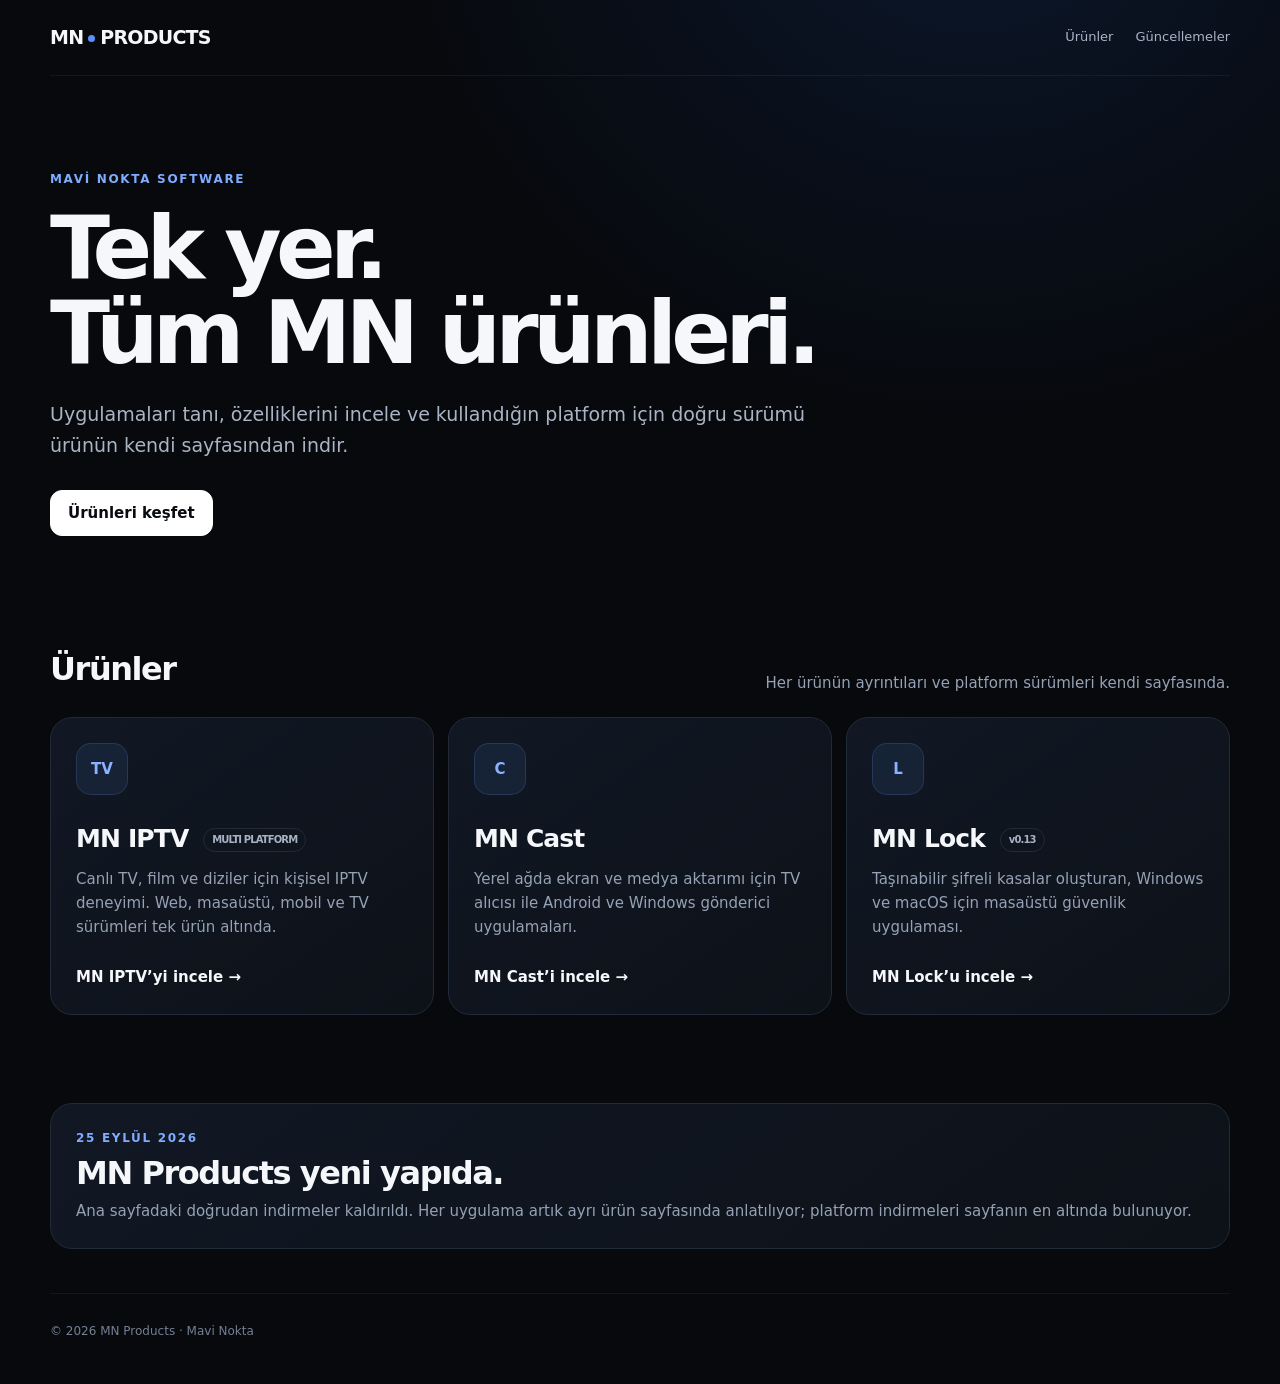
==== commit 88100824: "Remove public GitHub links from MN Products" ====
--- a/index.html
+++ b/index.html
@@ -1 +1 @@
-<!doctype html><html lang="tr"><head><meta charset="utf-8"><meta name="viewport" content="width=device-width,initial-scale=1"><meta name="theme-color" content="#07090d"><title>MN Products</title><meta name="description" content="MN Products — MN IPTV, MN Cast ve MN Lock uygulamaları."><link rel="stylesheet" href="/assets/products.css"></head><body><div class="wrap"><nav class="nav"><a class="brand" href="/">MN<i></i>PRODUCTS</a><div class="navlinks"><a href="#products">Ürünler</a><a href="#updates">Güncellemeler</a><a href="#request">Güncelleme İste</a></div></nav><header class="hero"><div class="eyebrow">Mavi Nokta Software</div><h1>Tek yer.<br>Tüm MN ürünleri.</h1><p>Uygulamaları tanı, özelliklerini incele ve kullandığın platform için doğru sürümü ürünün kendi sayfasından indir.</p><div class="actions"><a class="btn primary" href="#products">Ürünleri keşfet</a><a class="btn" href="#request">Güncelleme iste</a></div></header><section class="section" id="products"><div class="section-head"><h2>Ürünler</h2><p>Her ürünün ayrıntıları ve platform sürümleri kendi sayfasında.</p></div><div class="product-grid"><article class="product"><div class="icon">TV</div><h3>MN IPTV <span class="tag">MULTI PLATFORM</span></h3><p>Canlı TV, film ve diziler için kişisel IPTV deneyimi. Web, masaüstü, mobil ve TV sürümleri tek ürün altında.</p><a class="more" href="/products/mn-iptv/">MN IPTV’yi incele →</a></article><article class="product"><div class="icon">C</div><h3>MN Cast</h3><p>Yerel ağda ekran ve medya aktarımı için TV alıcısı ile Android ve Windows gönderici uygulamaları.</p><a class="more" href="/products/mn-cast/">MN Cast’i incele →</a></article><article class="product"><div class="icon">L</div><h3>MN Lock <span class="tag">v0.13</span></h3><p>Taşınabilir şifreli kasalar oluşturan, Windows ve macOS için masaüstü güvenlik uygulaması.</p><a class="more" href="/products/mn-lock/">MN Lock’u incele →</a></article></div></section><section class="section" id="updates"><div class="panel"><div class="eyebrow">25 Eylül 2026</div><h2>MN Products yeni yapıda.</h2><p>Ana sayfadaki doğrudan indirmeler kaldırıldı. Her uygulama artık ayrı ürün sayfasında anlatılıyor; platform indirmeleri sayfanın en altında bulunuyor.</p></div></section><section class="request" id="request"><div class="eyebrow">Ürünü birlikte geliştirelim</div><h2>Bir güncelleme mi istiyorsun?</h2><p>MN ürünlerinde görmek istediğin özellikleri veya düzeltilmesini istediğin sorunları iletebilirsin.</p><div class="actions"><a class="btn primary" href="https://github.com/yusufziyasaygi-oss/mniptv-web/issues/new?title=MN%20Products%20G%C3%BCncelleme%20%C4%B0ste%C4%9Fi">Güncelleme isteği gönder</a></div></section><footer>© 2026 MN Products · Mavi Nokta</footer></div></body></html>+<!doctype html><html lang="tr"><head><meta charset="utf-8"><meta name="viewport" content="width=device-width,initial-scale=1"><meta name="theme-color" content="#07090d"><title>MN Products</title><meta name="description" content="MN Products — MN IPTV, MN Cast ve MN Lock uygulamaları."><link rel="stylesheet" href="/assets/products.css"></head><body><div class="wrap"><nav class="nav"><a class="brand" href="/">MN<i></i>PRODUCTS</a><div class="navlinks"><a href="#products">Ürünler</a><a href="#updates">Güncellemeler</a></div></nav><header class="hero"><div class="eyebrow">Mavi Nokta Software</div><h1>Tek yer.<br>Tüm MN ürünleri.</h1><p>Uygulamaları tanı, özelliklerini incele ve kullandığın platform için doğru sürümü ürünün kendi sayfasından indir.</p><div class="actions"><a class="btn primary" href="#products">Ürünleri keşfet</a></div></header><section class="section" id="products"><div class="section-head"><h2>Ürünler</h2><p>Her ürünün ayrıntıları ve platform sürümleri kendi sayfasında.</p></div><div class="product-grid"><article class="product"><div class="icon">TV</div><h3>MN IPTV <span class="tag">MULTI PLATFORM</span></h3><p>Canlı TV, film ve diziler için kişisel IPTV deneyimi. Web, masaüstü, mobil ve TV sürümleri tek ürün altında.</p><a class="more" href="/products/mn-iptv/">MN IPTV’yi incele →</a></article><article class="product"><div class="icon">C</div><h3>MN Cast</h3><p>Yerel ağda ekran ve medya aktarımı için TV alıcısı ile Android ve Windows gönderici uygulamaları.</p><a class="more" href="/products/mn-cast/">MN Cast’i incele →</a></article><article class="product"><div class="icon">L</div><h3>MN Lock <span class="tag">v0.13</span></h3><p>Taşınabilir şifreli kasalar oluşturan, Windows ve macOS için masaüstü güvenlik uygulaması.</p><a class="more" href="/products/mn-lock/">MN Lock’u incele →</a></article></div></section><section class="section" id="updates"><div class="panel"><div class="eyebrow">25 Eylül 2026</div><h2>MN Products yeni yapıda.</h2><p>Ana sayfadaki doğrudan indirmeler kaldırıldı. Her uygulama artık ayrı ürün sayfasında anlatılıyor; platform indirmeleri sayfanın en altında bulunuyor.</p></div></section><footer>© 2026 MN Products · Mavi Nokta</footer></div></body></html>
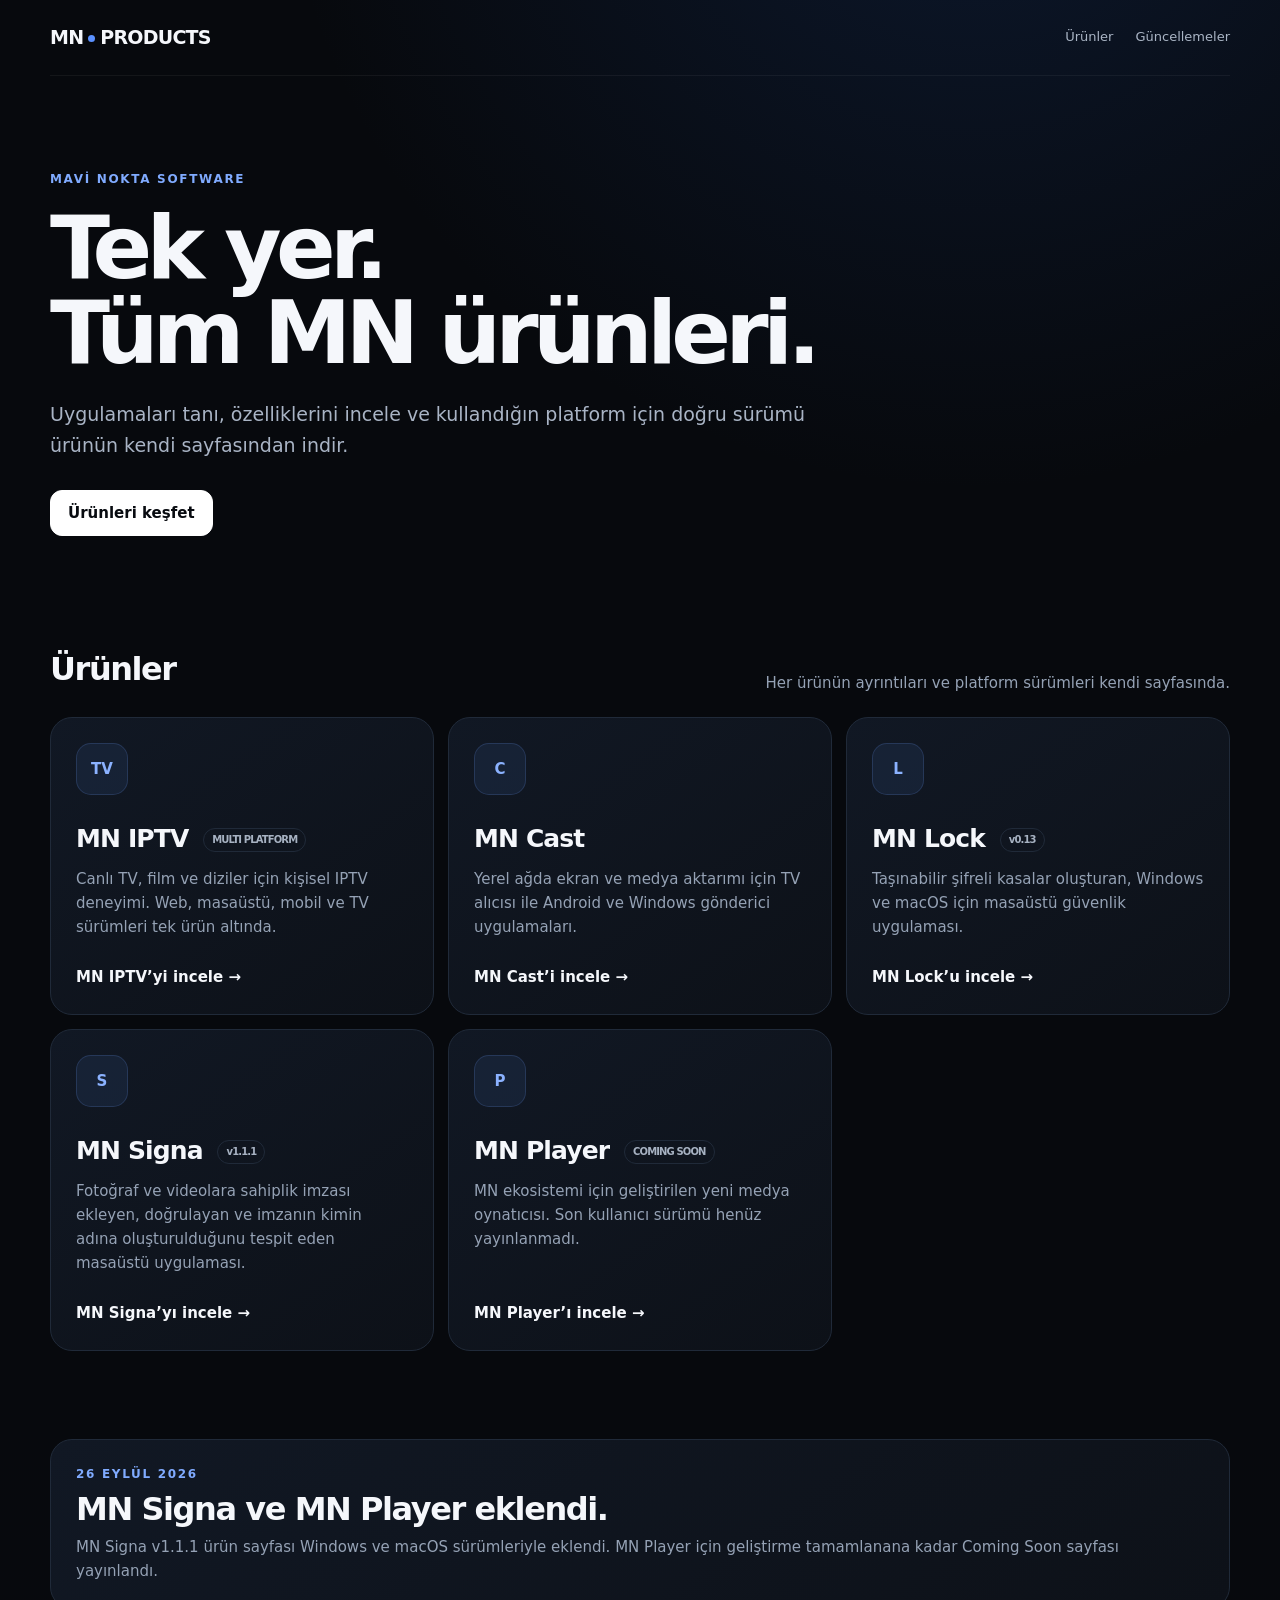
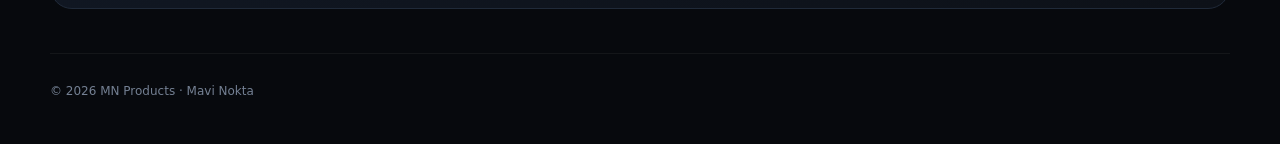
==== commit 1e364c6e: "Add MN Signa and MN Player to products" ====
--- a/index.html
+++ b/index.html
@@ -1 +1 @@
-<!doctype html><html lang="tr"><head><meta charset="utf-8"><meta name="viewport" content="width=device-width,initial-scale=1"><meta name="theme-color" content="#07090d"><title>MN Products</title><meta name="description" content="MN Products — MN IPTV, MN Cast ve MN Lock uygulamaları."><link rel="stylesheet" href="/assets/products.css"></head><body><div class="wrap"><nav class="nav"><a class="brand" href="/">MN<i></i>PRODUCTS</a><div class="navlinks"><a href="#products">Ürünler</a><a href="#updates">Güncellemeler</a></div></nav><header class="hero"><div class="eyebrow">Mavi Nokta Software</div><h1>Tek yer.<br>Tüm MN ürünleri.</h1><p>Uygulamaları tanı, özelliklerini incele ve kullandığın platform için doğru sürümü ürünün kendi sayfasından indir.</p><div class="actions"><a class="btn primary" href="#products">Ürünleri keşfet</a></div></header><section class="section" id="products"><div class="section-head"><h2>Ürünler</h2><p>Her ürünün ayrıntıları ve platform sürümleri kendi sayfasında.</p></div><div class="product-grid"><article class="product"><div class="icon">TV</div><h3>MN IPTV <span class="tag">MULTI PLATFORM</span></h3><p>Canlı TV, film ve diziler için kişisel IPTV deneyimi. Web, masaüstü, mobil ve TV sürümleri tek ürün altında.</p><a class="more" href="/products/mn-iptv/">MN IPTV’yi incele →</a></article><article class="product"><div class="icon">C</div><h3>MN Cast</h3><p>Yerel ağda ekran ve medya aktarımı için TV alıcısı ile Android ve Windows gönderici uygulamaları.</p><a class="more" href="/products/mn-cast/">MN Cast’i incele →</a></article><article class="product"><div class="icon">L</div><h3>MN Lock <span class="tag">v0.13</span></h3><p>Taşınabilir şifreli kasalar oluşturan, Windows ve macOS için masaüstü güvenlik uygulaması.</p><a class="more" href="/products/mn-lock/">MN Lock’u incele →</a></article></div></section><section class="section" id="updates"><div class="panel"><div class="eyebrow">25 Eylül 2026</div><h2>MN Products yeni yapıda.</h2><p>Ana sayfadaki doğrudan indirmeler kaldırıldı. Her uygulama artık ayrı ürün sayfasında anlatılıyor; platform indirmeleri sayfanın en altında bulunuyor.</p></div></section><footer>© 2026 MN Products · Mavi Nokta</footer></div></body></html>+<!doctype html><html lang="tr"><head><meta charset="utf-8"><meta name="viewport" content="width=device-width,initial-scale=1"><meta name="theme-color" content="#07090d"><title>MN Products</title><meta name="description" content="MN Products — MN IPTV, MN Cast, MN Lock, MN Signa ve MN Player."><link rel="stylesheet" href="/assets/products.css"></head><body><div class="wrap"><nav class="nav"><a class="brand" href="/">MN<i></i>PRODUCTS</a><div class="navlinks"><a href="#products">Ürünler</a><a href="#updates">Güncellemeler</a></div></nav><header class="hero"><div class="eyebrow">Mavi Nokta Software</div><h1>Tek yer.<br>Tüm MN ürünleri.</h1><p>Uygulamaları tanı, özelliklerini incele ve kullandığın platform için doğru sürümü ürünün kendi sayfasından indir.</p><div class="actions"><a class="btn primary" href="#products">Ürünleri keşfet</a></div></header><section class="section" id="products"><div class="section-head"><h2>Ürünler</h2><p>Her ürünün ayrıntıları ve platform sürümleri kendi sayfasında.</p></div><div class="product-grid"><article class="product"><div class="icon">TV</div><h3>MN IPTV <span class="tag">MULTI PLATFORM</span></h3><p>Canlı TV, film ve diziler için kişisel IPTV deneyimi. Web, masaüstü, mobil ve TV sürümleri tek ürün altında.</p><a class="more" href="/products/mn-iptv/">MN IPTV’yi incele →</a></article><article class="product"><div class="icon">C</div><h3>MN Cast</h3><p>Yerel ağda ekran ve medya aktarımı için TV alıcısı ile Android ve Windows gönderici uygulamaları.</p><a class="more" href="/products/mn-cast/">MN Cast’i incele →</a></article><article class="product"><div class="icon">L</div><h3>MN Lock <span class="tag">v0.13</span></h3><p>Taşınabilir şifreli kasalar oluşturan, Windows ve macOS için masaüstü güvenlik uygulaması.</p><a class="more" href="/products/mn-lock/">MN Lock’u incele →</a></article><article class="product"><div class="icon">S</div><h3>MN Signa <span class="tag">v1.1.1</span></h3><p>Fotoğraf ve videolara sahiplik imzası ekleyen, doğrulayan ve imzanın kimin adına oluşturulduğunu tespit eden masaüstü uygulaması.</p><a class="more" href="/products/mn-signa/">MN Signa’yı incele →</a></article><article class="product"><div class="icon">P</div><h3>MN Player <span class="tag">COMING SOON</span></h3><p>MN ekosistemi için geliştirilen yeni medya oynatıcısı. Son kullanıcı sürümü henüz yayınlanmadı.</p><a class="more" href="/products/mn-player/">MN Player’ı incele →</a></article></div></section><section class="section" id="updates"><div class="panel"><div class="eyebrow">26 Eylül 2026</div><h2>MN Signa ve MN Player eklendi.</h2><p>MN Signa v1.1.1 ürün sayfası Windows ve macOS sürümleriyle eklendi. MN Player için geliştirme tamamlanana kadar Coming Soon sayfası yayınlandı.</p></div></section><footer>© 2026 MN Products · Mavi Nokta</footer></div></body></html>
--- a/assets/products.css
+++ b/assets/products.css
@@ -1 +1 @@
-:root{--bg:#07090d;--panel:#0d1118;--panel2:#111824;--line:#202a39;--text:#f5f7fb;--muted:#95a2b5;--blue:#5b91ff;--green:#61d49b}*{box-sizing:border-box}html{scroll-behavior:smooth}body{margin:0;background:radial-gradient(circle at 76% -12%,#17376f55 0,transparent 32%),var(--bg);color:var(--text);font:15px/1.6 Inter,system-ui,-apple-system,BlinkMacSystemFont,"Segoe UI",sans-serif}a{color:inherit}.wrap{width:min(1180px,calc(100% - 40px));margin:auto}.nav{height:76px;display:flex;align-items:center;justify-content:space-between;border-bottom:1px solid #ffffff0d}.brand{font-weight:850;font-size:19px;letter-spacing:-.04em;text-decoration:none}.brand i{display:inline-block;width:7px;height:7px;border-radius:50%;background:var(--blue);margin:0 5px 2px}.navlinks{display:flex;gap:22px;color:#aab5c5;font-size:13px}.navlinks a{text-decoration:none}.hero{padding:94px 0 64px;max-width:900px}.eyebrow{color:#80abff;font-size:12px;font-weight:800;letter-spacing:.14em;text-transform:uppercase}.hero h1{font-size:clamp(48px,8vw,88px);line-height:.96;letter-spacing:-.065em;margin:17px 0 24px}.hero p{font-size:19px;color:#a9b4c5;max-width:760px;margin:0}.actions{display:flex;flex-wrap:wrap;gap:10px;margin-top:30px}.btn{display:inline-flex;align-items:center;justify-content:center;min-height:46px;padding:0 17px;border-radius:12px;border:1px solid var(--line);text-decoration:none;font-weight:750}.btn.primary{background:#fff;color:#080b10;border-color:#fff}.btn.disabled{opacity:.48;pointer-events:none}.section{padding:44px 0}.section-head{display:flex;justify-content:space-between;gap:20px;align-items:end;margin-bottom:22px}.section h2{font-size:32px;letter-spacing:-.045em;margin:0}.section-head p{color:var(--muted);margin:0}.product-grid,.feature-grid,.platform-grid{display:grid;grid-template-columns:repeat(3,1fr);gap:14px}.product,.feature,.platform,.panel{border:1px solid var(--line);border-radius:22px;background:linear-gradient(145deg,var(--panel2),var(--panel));padding:25px}.product{min-height:280px;display:flex;flex-direction:column}.product .icon{width:52px;height:52px;border-radius:15px;display:grid;place-items:center;background:#5b91ff16;border:1px solid #6b9cff2d;color:#8bb2ff;font-weight:900}.product h3{font-size:25px;letter-spacing:-.035em;margin:24px 0 8px}.product p,.feature p,.panel p{color:var(--muted);margin:0}.product .more{margin-top:auto;padding-top:26px;font-weight:800;text-decoration:none}.tag{display:inline-flex;padding:3px 8px;border-radius:999px;border:1px solid var(--line);font-size:10px;color:#a7b2c2;vertical-align:middle;margin-left:7px}.detail-hero{padding:72px 0 42px}.detail-hero h1{font-size:clamp(46px,8vw,82px);line-height:.96;letter-spacing:-.06em;margin:14px 0 22px}.detail-hero p{max-width:800px;color:#acb7c7;font-size:18px}.feature h3{font-size:17px;margin:0 0 8px}.feature{min-height:170px}.platforms{padding:54px 0 86px}.platform-grid{grid-template-columns:repeat(2,1fr)}.platform{display:flex;align-items:center;gap:16px;min-height:118px}.platform .pi{width:48px;height:48px;border-radius:14px;background:#ffffff09;display:grid;place-items:center;font-weight:900}.platform .copy{min-width:0;flex:1}.platform strong{display:block;font-size:17px}.platform small{display:block;color:var(--muted);margin-top:3px}.platform .download{white-space:nowrap;text-decoration:none;font-weight:800;padding:10px 13px;border-radius:10px;background:#fff;color:#080b10}.status{font-size:11px;font-weight:800;color:#f0c56b}.status.ready{color:var(--green)}.back{display:inline-flex;margin-top:22px;color:#9eb8e7;text-decoration:none;font-weight:700}.note{margin-top:18px;color:#7e8b9d;font-size:12px}.request{margin:52px 0 78px;padding:38px;border:1px solid #2a4168;border-radius:26px;background:linear-gradient(120deg,#10213f,#0c1119)}footer{border-top:1px solid #ffffff0d;padding:28px 0 42px;color:#748093;font-size:12px}@media(max-width:900px){.product-grid,.feature-grid{grid-template-columns:1fr 1fr}}@media(max-width:700px){.wrap{width:min(100% - 26px,1180px)}.navlinks{display:none}.hero{padding:68px 0 44px}.hero p,.detail-hero p{font-size:16px}.product-grid,.feature-grid,.platform-grid{grid-template-columns:1fr}.section-head{display:block}.section-head p{margin-top:5px}.platform{align-items:flex-start;flex-wrap:wrap}.platform .download{width:100%;margin-top:4px}.detail-hero{padding-top:56px}}+:root{--bg:#07090d;--panel:#0d1118;--panel2:#111824;--line:#202a39;--text:#f5f7fb;--muted:#95a2b5;--blue:#5b91ff;--green:#61d49b}*{box-sizing:border-box}html{scroll-behavior:smooth}body{margin:0;background:radial-gradient(circle at 76% -12%,#17376f55 0,transparent 32%),var(--bg);color:var(--text);font:15px/1.6 Inter,system-ui,-apple-system,BlinkMacSystemFont,"Segoe UI",sans-serif}a{color:inherit}.wrap{width:min(1180px,calc(100% - 40px));margin:auto}.nav{height:76px;display:flex;align-items:center;justify-content:space-between;border-bottom:1px solid #ffffff0d}.brand{font-weight:850;font-size:19px;letter-spacing:-.04em;text-decoration:none}.brand i{display:inline-block;width:7px;height:7px;border-radius:50%;background:var(--blue);margin:0 5px 2px}.navlinks{display:flex;gap:22px;color:#aab5c5;font-size:13px}.navlinks a{text-decoration:none}.hero{padding:94px 0 64px;max-width:900px}.eyebrow{color:#80abff;font-size:12px;font-weight:800;letter-spacing:.14em;text-transform:uppercase}.hero h1{font-size:clamp(48px,8vw,88px);line-height:.96;letter-spacing:-.065em;margin:17px 0 24px}.hero p{font-size:19px;color:#a9b4c5;max-width:760px;margin:0}.actions{display:flex;flex-wrap:wrap;gap:10px;margin-top:30px}.btn{display:inline-flex;align-items:center;justify-content:center;min-height:46px;padding:0 17px;border-radius:12px;border:1px solid var(--line);text-decoration:none;font-weight:750}.btn.primary{background:#fff;color:#080b10;border-color:#fff}.btn.disabled{opacity:.48;pointer-events:none}.section{padding:44px 0}.section-head{display:flex;justify-content:space-between;gap:20px;align-items:end;margin-bottom:22px}.section h2{font-size:32px;letter-spacing:-.045em;margin:0}.section-head p{color:var(--muted);margin:0}.product-grid,.feature-grid,.platform-grid{display:grid;grid-template-columns:repeat(3,1fr);gap:14px}.product,.feature,.platform,.panel{border:1px solid var(--line);border-radius:22px;background:linear-gradient(145deg,var(--panel2),var(--panel));padding:25px}.product{min-height:280px;display:flex;flex-direction:column}.product .icon{width:52px;height:52px;border-radius:15px;display:grid;place-items:center;background:#5b91ff16;border:1px solid #6b9cff2d;color:#8bb2ff;font-weight:900}.product h3{font-size:25px;letter-spacing:-.035em;margin:24px 0 8px}.product p,.feature p,.panel p{color:var(--muted);margin:0}.product .more{margin-top:auto;padding-top:26px;font-weight:800;text-decoration:none}.tag{display:inline-flex;padding:3px 8px;border-radius:999px;border:1px solid var(--line);font-size:10px;color:#a7b2c2;vertical-align:middle;margin-left:7px}.detail-hero{padding:72px 0 42px}.detail-hero h1{font-size:clamp(46px,8vw,82px);line-height:.96;letter-spacing:-.06em;margin:14px 0 22px}.detail-hero p{max-width:800px;color:#acb7c7;font-size:18px}.feature h3{font-size:17px;margin:0 0 8px}.feature{min-height:170px}.platforms{padding:54px 0 86px}.platform-grid{grid-template-columns:repeat(2,1fr)}.platform{display:flex;align-items:center;gap:16px;min-height:118px}.platform .pi{width:48px;height:48px;border-radius:14px;background:#ffffff09;display:grid;place-items:center;font-weight:900}.platform .copy{min-width:0;flex:1}.platform strong{display:block;font-size:17px}.platform small{display:block;color:var(--muted);margin-top:3px}.platform-actions{display:flex;gap:8px;align-items:center}.platform .download{white-space:nowrap;text-decoration:none;font-weight:800;padding:10px 13px;border-radius:10px;background:#fff;color:#080b10}.platform .download.secondary{background:#ffffff0b;color:#fff;border:1px solid var(--line)}.platform .download.disabled{opacity:.45;pointer-events:none;background:#ffffff0b;color:#9aa6b8;border:1px solid var(--line)}.status{font-size:11px;font-weight:800;color:#f0c56b}.status.ready{color:var(--green)}.back{display:inline-flex;margin-top:22px;color:#9eb8e7;text-decoration:none;font-weight:700}.note{margin-top:18px;color:#7e8b9d;font-size:12px}.request{margin:52px 0 78px;padding:38px;border:1px solid #2a4168;border-radius:26px;background:linear-gradient(120deg,#10213f,#0c1119)}.coming-soon{margin:22px 0 0;padding:34px;border:1px solid #2a4168;border-radius:26px;background:linear-gradient(120deg,#10213f,#0c1119)}.coming-soon h2{margin:0 0 10px;font-size:32px}.coming-soon p{margin:0;color:var(--muted)}footer{border-top:1px solid #ffffff0d;padding:28px 0 42px;color:#748093;font-size:12px}@media(max-width:900px){.product-grid,.feature-grid{grid-template-columns:1fr 1fr}}@media(max-width:700px){.wrap{width:min(100% - 26px,1180px)}.navlinks{display:none}.hero{padding:68px 0 44px}.hero p,.detail-hero p{font-size:16px}.product-grid,.feature-grid,.platform-grid{grid-template-columns:1fr}.section-head{display:block}.section-head p{margin-top:5px}.platform{align-items:flex-start;flex-wrap:wrap}.platform-actions{width:100%;flex-direction:column}.platform .download{width:100%;margin-top:4px;text-align:center}.detail-hero{padding-top:56px}}
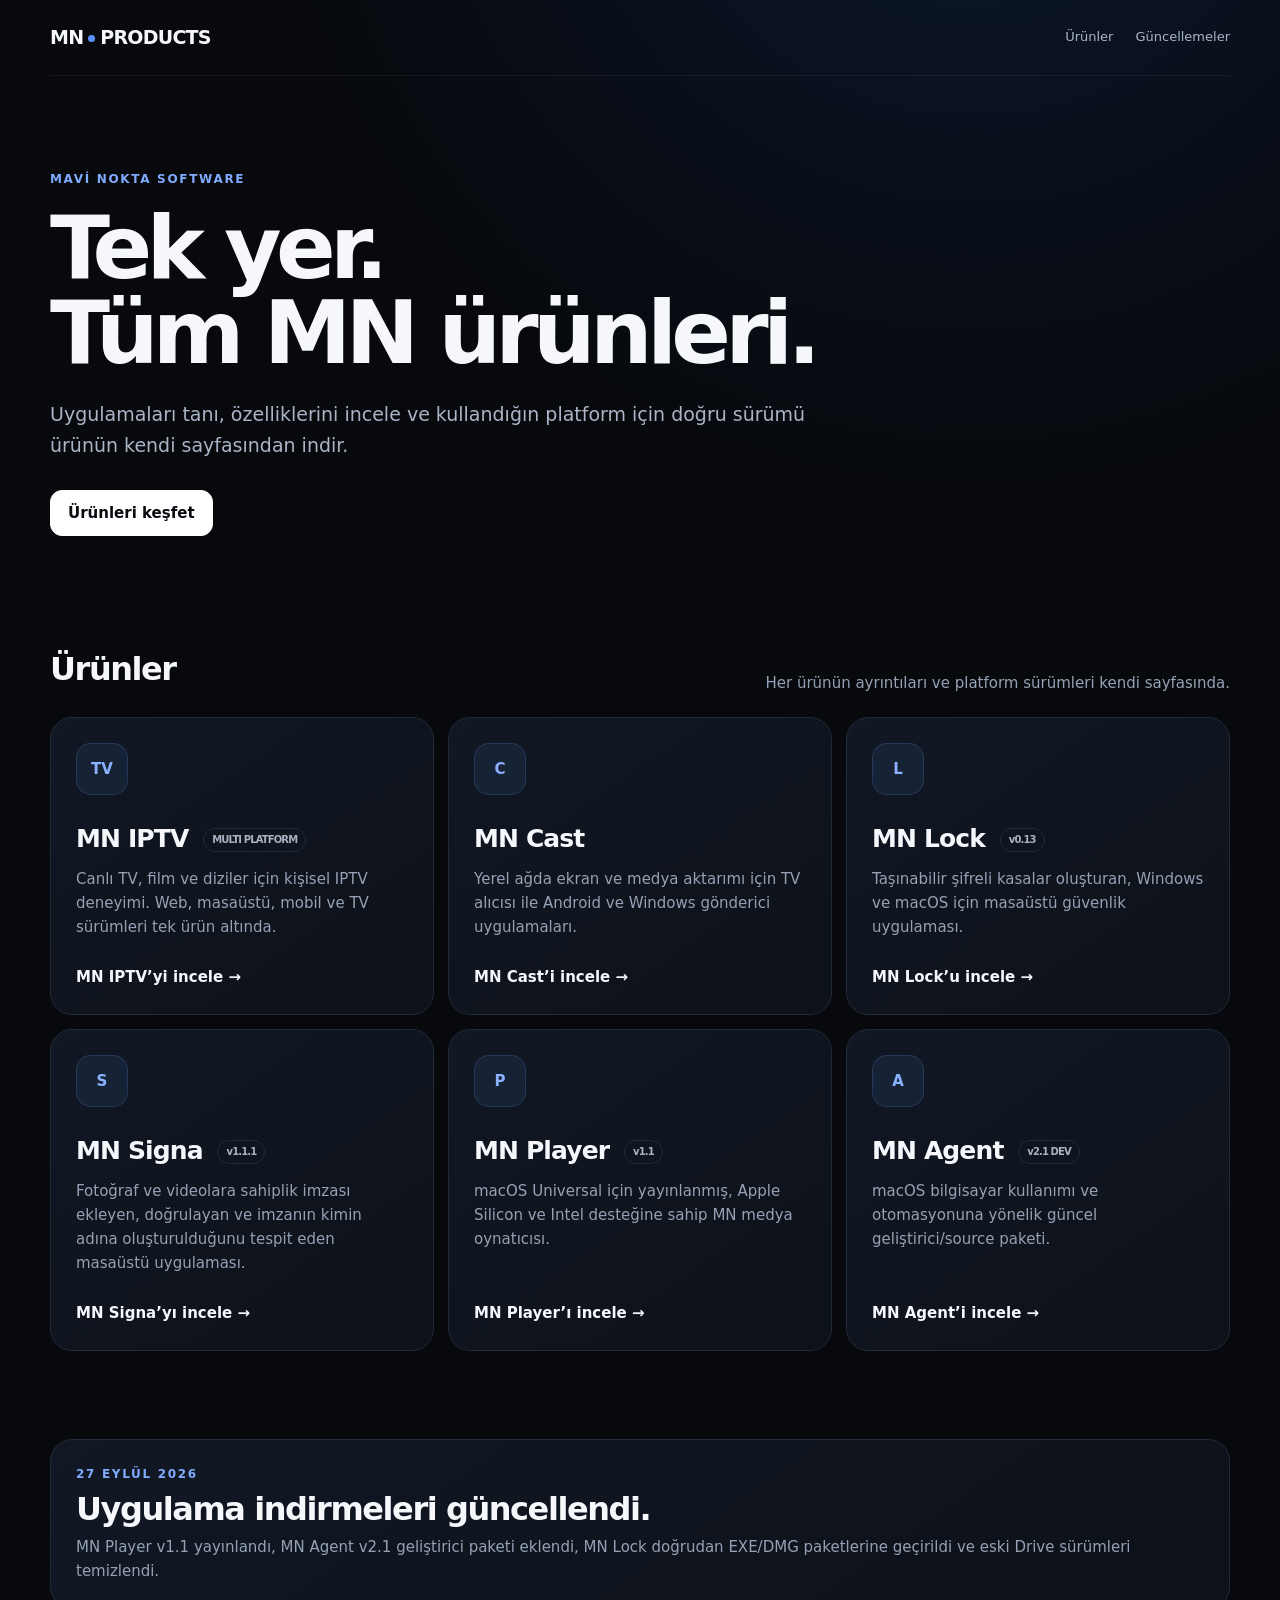
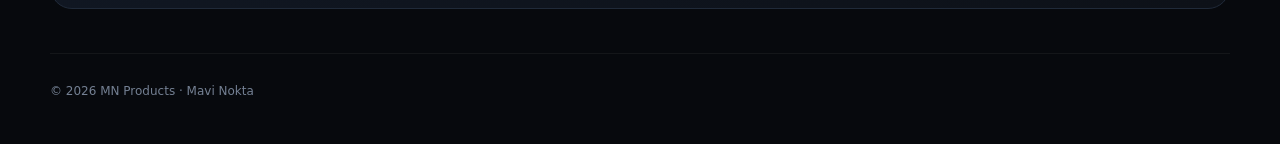
==== commit bd8534ba: "Refresh MN Products latest releases" ====
--- a/index.html
+++ b/index.html
@@ -1 +1 @@
-<!doctype html><html lang="tr"><head><meta charset="utf-8"><meta name="viewport" content="width=device-width,initial-scale=1"><meta name="theme-color" content="#07090d"><title>MN Products</title><meta name="description" content="MN Products — MN IPTV, MN Cast, MN Lock, MN Signa ve MN Player."><link rel="stylesheet" href="/assets/products.css"></head><body><div class="wrap"><nav class="nav"><a class="brand" href="/">MN<i></i>PRODUCTS</a><div class="navlinks"><a href="#products">Ürünler</a><a href="#updates">Güncellemeler</a></div></nav><header class="hero"><div class="eyebrow">Mavi Nokta Software</div><h1>Tek yer.<br>Tüm MN ürünleri.</h1><p>Uygulamaları tanı, özelliklerini incele ve kullandığın platform için doğru sürümü ürünün kendi sayfasından indir.</p><div class="actions"><a class="btn primary" href="#products">Ürünleri keşfet</a></div></header><section class="section" id="products"><div class="section-head"><h2>Ürünler</h2><p>Her ürünün ayrıntıları ve platform sürümleri kendi sayfasında.</p></div><div class="product-grid"><article class="product"><div class="icon">TV</div><h3>MN IPTV <span class="tag">MULTI PLATFORM</span></h3><p>Canlı TV, film ve diziler için kişisel IPTV deneyimi. Web, masaüstü, mobil ve TV sürümleri tek ürün altında.</p><a class="more" href="/products/mn-iptv/">MN IPTV’yi incele →</a></article><article class="product"><div class="icon">C</div><h3>MN Cast</h3><p>Yerel ağda ekran ve medya aktarımı için TV alıcısı ile Android ve Windows gönderici uygulamaları.</p><a class="more" href="/products/mn-cast/">MN Cast’i incele →</a></article><article class="product"><div class="icon">L</div><h3>MN Lock <span class="tag">v0.13</span></h3><p>Taşınabilir şifreli kasalar oluşturan, Windows ve macOS için masaüstü güvenlik uygulaması.</p><a class="more" href="/products/mn-lock/">MN Lock’u incele →</a></article><article class="product"><div class="icon">S</div><h3>MN Signa <span class="tag">v1.1.1</span></h3><p>Fotoğraf ve videolara sahiplik imzası ekleyen, doğrulayan ve imzanın kimin adına oluşturulduğunu tespit eden masaüstü uygulaması.</p><a class="more" href="/products/mn-signa/">MN Signa’yı incele →</a></article><article class="product"><div class="icon">P</div><h3>MN Player <span class="tag">COMING SOON</span></h3><p>MN ekosistemi için geliştirilen yeni medya oynatıcısı. Son kullanıcı sürümü henüz yayınlanmadı.</p><a class="more" href="/products/mn-player/">MN Player’ı incele →</a></article></div></section><section class="section" id="updates"><div class="panel"><div class="eyebrow">26 Eylül 2026</div><h2>MN Signa ve MN Player eklendi.</h2><p>MN Signa v1.1.1 ürün sayfası Windows ve macOS sürümleriyle eklendi. MN Player için geliştirme tamamlanana kadar Coming Soon sayfası yayınlandı.</p></div></section><footer>© 2026 MN Products · Mavi Nokta</footer></div></body></html>+<!doctype html><html lang="tr"><head><meta charset="utf-8"><meta name="viewport" content="width=device-width,initial-scale=1"><meta name="theme-color" content="#07090d"><title>MN Products</title><meta name="description" content="MN Products — MN IPTV, MN Cast, MN Lock, MN Signa, MN Player ve MN Agent."><link rel="stylesheet" href="/assets/products.css"></head><body><div class="wrap"><nav class="nav"><a class="brand" href="/">MN<i></i>PRODUCTS</a><div class="navlinks"><a href="#products">Ürünler</a><a href="#updates">Güncellemeler</a></div></nav><header class="hero"><div class="eyebrow">Mavi Nokta Software</div><h1>Tek yer.<br>Tüm MN ürünleri.</h1><p>Uygulamaları tanı, özelliklerini incele ve kullandığın platform için doğru sürümü ürünün kendi sayfasından indir.</p><div class="actions"><a class="btn primary" href="#products">Ürünleri keşfet</a></div></header><section class="section" id="products"><div class="section-head"><h2>Ürünler</h2><p>Her ürünün ayrıntıları ve platform sürümleri kendi sayfasında.</p></div><div class="product-grid"><article class="product"><div class="icon">TV</div><h3>MN IPTV <span class="tag">MULTI PLATFORM</span></h3><p>Canlı TV, film ve diziler için kişisel IPTV deneyimi. Web, masaüstü, mobil ve TV sürümleri tek ürün altında.</p><a class="more" href="/products/mn-iptv/">MN IPTV’yi incele →</a></article><article class="product"><div class="icon">C</div><h3>MN Cast</h3><p>Yerel ağda ekran ve medya aktarımı için TV alıcısı ile Android ve Windows gönderici uygulamaları.</p><a class="more" href="/products/mn-cast/">MN Cast’i incele →</a></article><article class="product"><div class="icon">L</div><h3>MN Lock <span class="tag">v0.13</span></h3><p>Taşınabilir şifreli kasalar oluşturan, Windows ve macOS için masaüstü güvenlik uygulaması.</p><a class="more" href="/products/mn-lock/">MN Lock’u incele →</a></article><article class="product"><div class="icon">S</div><h3>MN Signa <span class="tag">v1.1.1</span></h3><p>Fotoğraf ve videolara sahiplik imzası ekleyen, doğrulayan ve imzanın kimin adına oluşturulduğunu tespit eden masaüstü uygulaması.</p><a class="more" href="/products/mn-signa/">MN Signa’yı incele →</a></article><article class="product"><div class="icon">P</div><h3>MN Player <span class="tag">v1.1</span></h3><p>macOS Universal için yayınlanmış, Apple Silicon ve Intel desteğine sahip MN medya oynatıcısı.</p><a class="more" href="/products/mn-player/">MN Player’ı incele →</a></article><article class="product"><div class="icon">A</div><h3>MN Agent <span class="tag">v2.1 DEV</span></h3><p>macOS bilgisayar kullanımı ve otomasyonuna yönelik güncel geliştirici/source paketi.</p><a class="more" href="/products/mn-agent/">MN Agent’i incele →</a></article></div></section><section class="section" id="updates"><div class="panel"><div class="eyebrow">27 Eylül 2026</div><h2>Uygulama indirmeleri güncellendi.</h2><p>MN Player v1.1 yayınlandı, MN Agent v2.1 geliştirici paketi eklendi, MN Lock doğrudan EXE/DMG paketlerine geçirildi ve eski Drive sürümleri temizlendi.</p></div></section><footer>© 2026 MN Products · Mavi Nokta</footer></div></body></html>
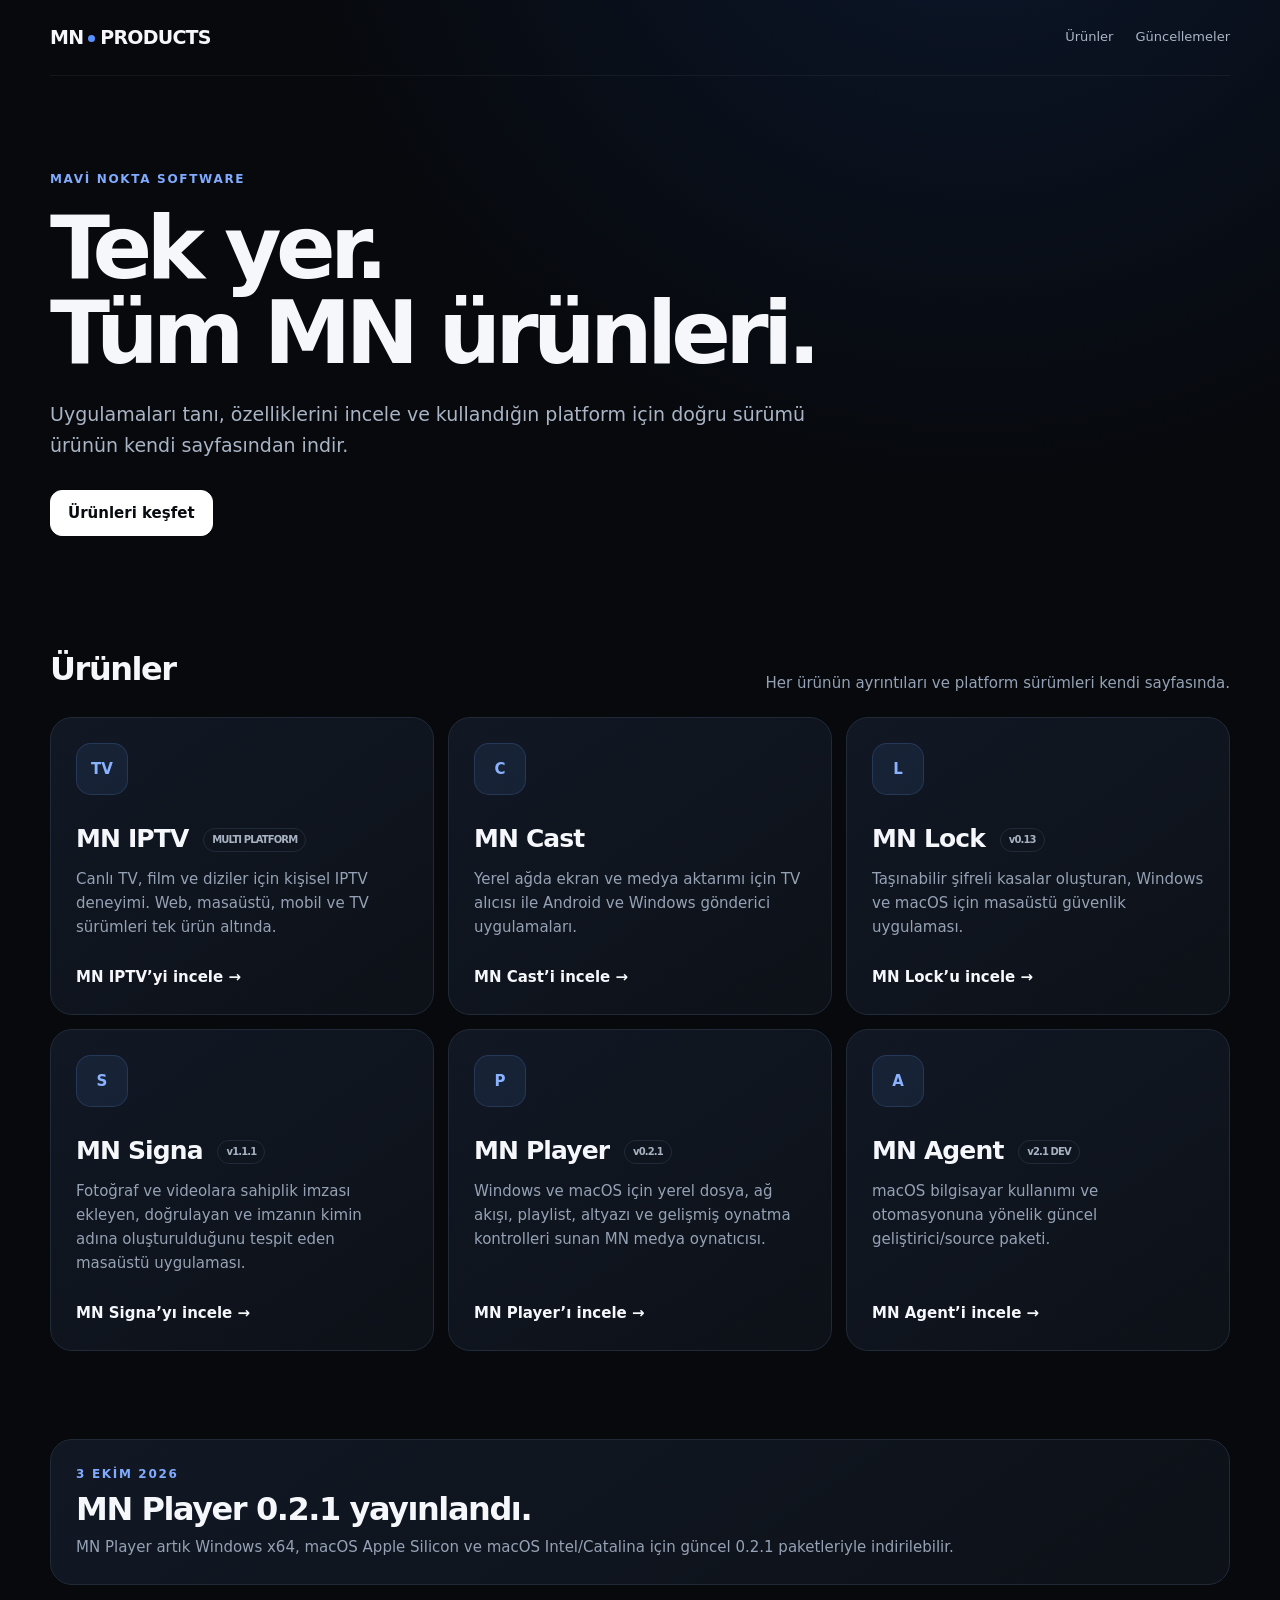
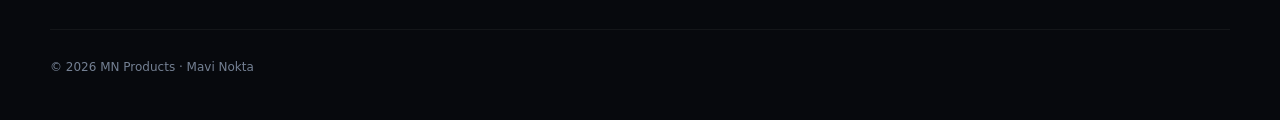
==== commit 656e9c9a: "Update homepage for MN Player 0.2.1" ====
--- a/index.html
+++ b/index.html
@@ -1 +1 @@
-<!doctype html><html lang="tr"><head><meta charset="utf-8"><meta name="viewport" content="width=device-width,initial-scale=1"><meta name="theme-color" content="#07090d"><title>MN Products</title><meta name="description" content="MN Products — MN IPTV, MN Cast, MN Lock, MN Signa, MN Player ve MN Agent."><link rel="stylesheet" href="/assets/products.css"></head><body><div class="wrap"><nav class="nav"><a class="brand" href="/">MN<i></i>PRODUCTS</a><div class="navlinks"><a href="#products">Ürünler</a><a href="#updates">Güncellemeler</a></div></nav><header class="hero"><div class="eyebrow">Mavi Nokta Software</div><h1>Tek yer.<br>Tüm MN ürünleri.</h1><p>Uygulamaları tanı, özelliklerini incele ve kullandığın platform için doğru sürümü ürünün kendi sayfasından indir.</p><div class="actions"><a class="btn primary" href="#products">Ürünleri keşfet</a></div></header><section class="section" id="products"><div class="section-head"><h2>Ürünler</h2><p>Her ürünün ayrıntıları ve platform sürümleri kendi sayfasında.</p></div><div class="product-grid"><article class="product"><div class="icon">TV</div><h3>MN IPTV <span class="tag">MULTI PLATFORM</span></h3><p>Canlı TV, film ve diziler için kişisel IPTV deneyimi. Web, masaüstü, mobil ve TV sürümleri tek ürün altında.</p><a class="more" href="/products/mn-iptv/">MN IPTV’yi incele →</a></article><article class="product"><div class="icon">C</div><h3>MN Cast</h3><p>Yerel ağda ekran ve medya aktarımı için TV alıcısı ile Android ve Windows gönderici uygulamaları.</p><a class="more" href="/products/mn-cast/">MN Cast’i incele →</a></article><article class="product"><div class="icon">L</div><h3>MN Lock <span class="tag">v0.13</span></h3><p>Taşınabilir şifreli kasalar oluşturan, Windows ve macOS için masaüstü güvenlik uygulaması.</p><a class="more" href="/products/mn-lock/">MN Lock’u incele →</a></article><article class="product"><div class="icon">S</div><h3>MN Signa <span class="tag">v1.1.1</span></h3><p>Fotoğraf ve videolara sahiplik imzası ekleyen, doğrulayan ve imzanın kimin adına oluşturulduğunu tespit eden masaüstü uygulaması.</p><a class="more" href="/products/mn-signa/">MN Signa’yı incele →</a></article><article class="product"><div class="icon">P</div><h3>MN Player <span class="tag">v1.1</span></h3><p>macOS Universal için yayınlanmış, Apple Silicon ve Intel desteğine sahip MN medya oynatıcısı.</p><a class="more" href="/products/mn-player/">MN Player’ı incele →</a></article><article class="product"><div class="icon">A</div><h3>MN Agent <span class="tag">v2.1 DEV</span></h3><p>macOS bilgisayar kullanımı ve otomasyonuna yönelik güncel geliştirici/source paketi.</p><a class="more" href="/products/mn-agent/">MN Agent’i incele →</a></article></div></section><section class="section" id="updates"><div class="panel"><div class="eyebrow">27 Eylül 2026</div><h2>Uygulama indirmeleri güncellendi.</h2><p>MN Player v1.1 yayınlandı, MN Agent v2.1 geliştirici paketi eklendi, MN Lock doğrudan EXE/DMG paketlerine geçirildi ve eski Drive sürümleri temizlendi.</p></div></section><footer>© 2026 MN Products · Mavi Nokta</footer></div></body></html>+<!doctype html><html lang="tr"><head><meta charset="utf-8"><meta name="viewport" content="width=device-width,initial-scale=1"><meta name="theme-color" content="#07090d"><title>MN Products</title><meta name="description" content="MN Products — MN IPTV, MN Cast, MN Lock, MN Signa, MN Player ve MN Agent."><link rel="stylesheet" href="/assets/products.css"></head><body><div class="wrap"><nav class="nav"><a class="brand" href="/">MN<i></i>PRODUCTS</a><div class="navlinks"><a href="#products">Ürünler</a><a href="#updates">Güncellemeler</a></div></nav><header class="hero"><div class="eyebrow">Mavi Nokta Software</div><h1>Tek yer.<br>Tüm MN ürünleri.</h1><p>Uygulamaları tanı, özelliklerini incele ve kullandığın platform için doğru sürümü ürünün kendi sayfasından indir.</p><div class="actions"><a class="btn primary" href="#products">Ürünleri keşfet</a></div></header><section class="section" id="products"><div class="section-head"><h2>Ürünler</h2><p>Her ürünün ayrıntıları ve platform sürümleri kendi sayfasında.</p></div><div class="product-grid"><article class="product"><div class="icon">TV</div><h3>MN IPTV <span class="tag">MULTI PLATFORM</span></h3><p>Canlı TV, film ve diziler için kişisel IPTV deneyimi. Web, masaüstü, mobil ve TV sürümleri tek ürün altında.</p><a class="more" href="/products/mn-iptv/">MN IPTV’yi incele →</a></article><article class="product"><div class="icon">C</div><h3>MN Cast</h3><p>Yerel ağda ekran ve medya aktarımı için TV alıcısı ile Android ve Windows gönderici uygulamaları.</p><a class="more" href="/products/mn-cast/">MN Cast’i incele →</a></article><article class="product"><div class="icon">L</div><h3>MN Lock <span class="tag">v0.13</span></h3><p>Taşınabilir şifreli kasalar oluşturan, Windows ve macOS için masaüstü güvenlik uygulaması.</p><a class="more" href="/products/mn-lock/">MN Lock’u incele →</a></article><article class="product"><div class="icon">S</div><h3>MN Signa <span class="tag">v1.1.1</span></h3><p>Fotoğraf ve videolara sahiplik imzası ekleyen, doğrulayan ve imzanın kimin adına oluşturulduğunu tespit eden masaüstü uygulaması.</p><a class="more" href="/products/mn-signa/">MN Signa’yı incele →</a></article><article class="product"><div class="icon">P</div><h3>MN Player <span class="tag">v0.2.1</span></h3><p>Windows ve macOS için yerel dosya, ağ akışı, playlist, altyazı ve gelişmiş oynatma kontrolleri sunan MN medya oynatıcısı.</p><a class="more" href="/products/mn-player/">MN Player’ı incele →</a></article><article class="product"><div class="icon">A</div><h3>MN Agent <span class="tag">v2.1 DEV</span></h3><p>macOS bilgisayar kullanımı ve otomasyonuna yönelik güncel geliştirici/source paketi.</p><a class="more" href="/products/mn-agent/">MN Agent’i incele →</a></article></div></section><section class="section" id="updates"><div class="panel"><div class="eyebrow">3 Ekim 2026</div><h2>MN Player 0.2.1 yayınlandı.</h2><p>MN Player artık Windows x64, macOS Apple Silicon ve macOS Intel/Catalina için güncel 0.2.1 paketleriyle indirilebilir.</p></div></section><footer>© 2026 MN Products · Mavi Nokta</footer></div></body></html>
